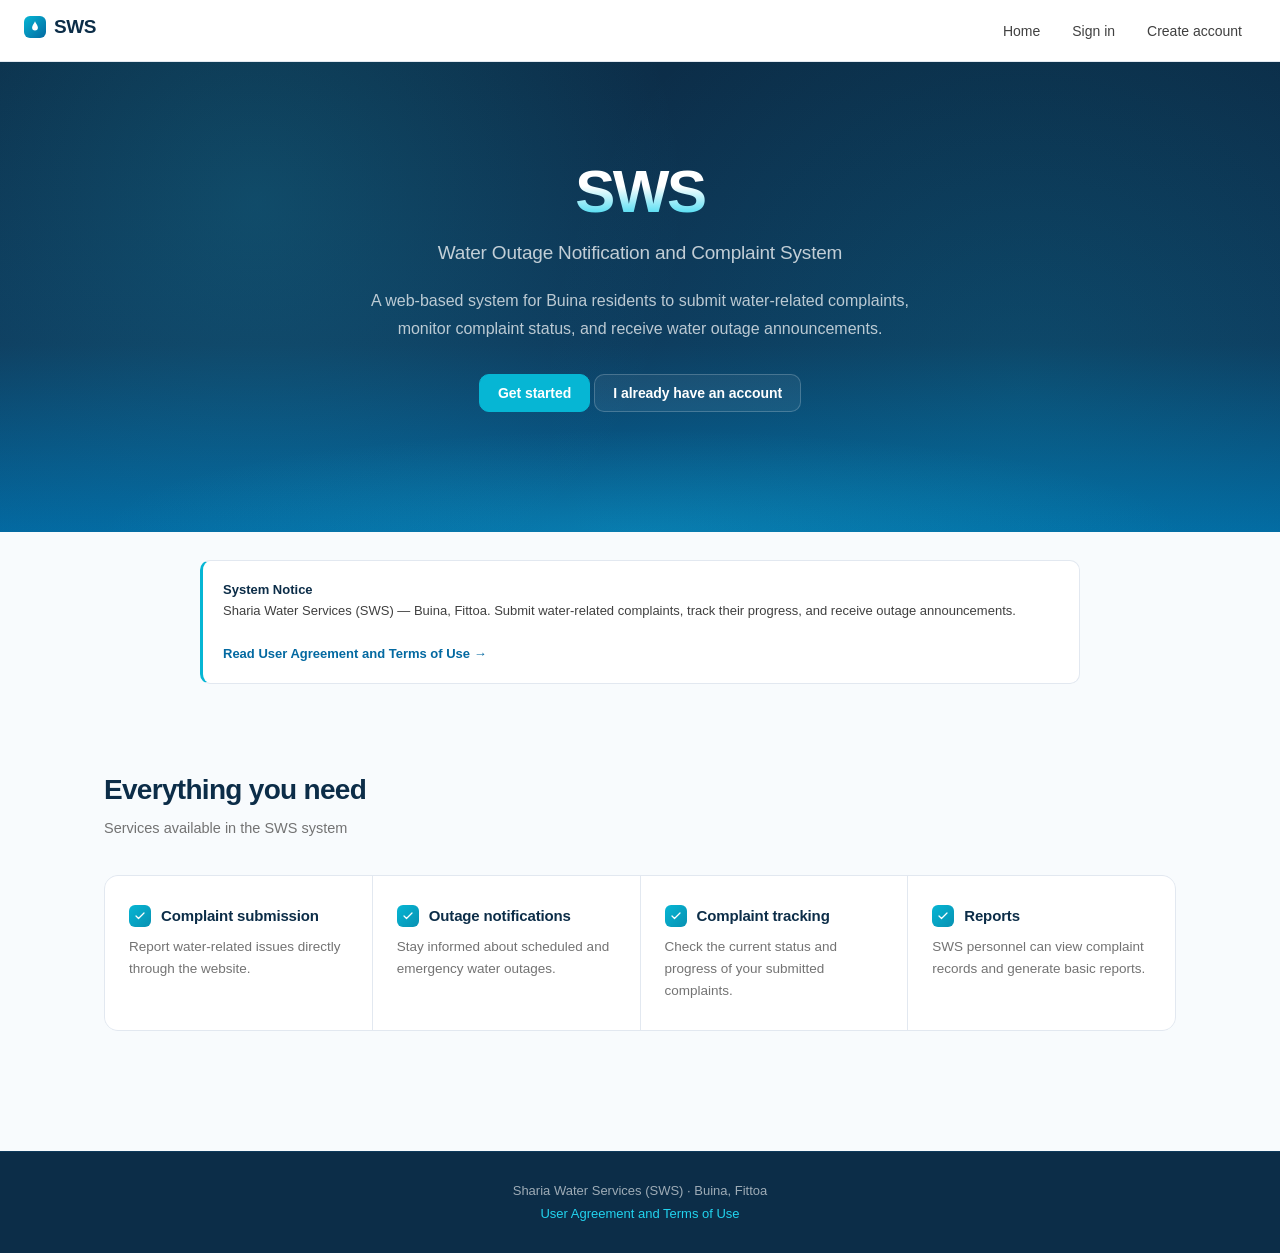
==== index.html @ 7fb1dae9 "Initial SWS project" ====
<!DOCTYPE html>
<html lang="en">
<head>
    <meta charset="UTF-8">
    <meta name="viewport" content="width=device-width, initial-scale=1.0, maximum-scale=5.0">
    <meta name="description" content="SWS — Water Outage Notification and Complaint System">
    <meta name="theme-color" content="#0c2d48">
    <title>SWS — Water Outage and Complaint System</title>
    <link rel="stylesheet" href="css/styles.css">
</head>
<body>

<header>
    <div class="logo">
        <h1>SWS</h1>
        <p>Water Outage Notification and Complaint System</p>
    </div>
    <nav id="publicNav" aria-label="Public navigation">
        <button onclick="showPage('home')">Home</button>
        <button onclick="window.location.href='login.html'">Sign in</button>
        <button onclick="window.location.href='register.html'">Create account</button>
    </nav>
    <nav id="privateNav" style="display:none;" aria-label="User navigation">
        <span id="welcomeUser" class="welcome-user"></span>
        <button onclick="showPage('dashboard')">Dashboard</button>
        <button onclick="showPage('profile')">Profile</button>
        <button onclick="confirmLogout()">Sign out</button>
    </nav>
</header>

<section id="home" class="page active">
    <div class="hero">
        <div class="hero-content">
            <h2>SWS</h2>
            <h3>Water Outage Notification and Complaint System</h3>
            <p>A web-based system for Buina residents to submit water-related complaints, monitor complaint status, and receive water outage announcements.</p>
            <button class="btn btn-primary" onclick="window.location.href='register.html'">Get started</button>
            <button class="btn btn-ghost" onclick="window.location.href='login.html'">I already have an account</button>
        </div>
    </div>

    <div class="disclaimer">
        <strong>System Notice</strong><br>
        Sharia Water Services (SWS) — Buina, Fittoa. Submit water-related complaints, track their progress, and receive outage announcements.
        <br><br>
        <a href="#" onclick="showPage('agreement');return false;">Read User Agreement and Terms of Use →</a>
    </div>

    <div class="container">
        <div class="title">
            <h2>Everything you need</h2>
            <p>Services available in the SWS system</p>
        </div>
        <div class="feature-grid">
            <div class="feature"><h3>Complaint submission</h3><p>Report water-related issues directly through the website.</p></div>
            <div class="feature"><h3>Outage notifications</h3><p>Stay informed about scheduled and emergency water outages.</p></div>
            <div class="feature"><h3>Complaint tracking</h3><p>Check the current status and progress of your submitted complaints.</p></div>
            <div class="feature"><h3>Reports</h3><p>SWS personnel can view complaint records and generate basic reports.</p></div>
        </div>
    </div>

    <footer>
        Sharia Water Services (SWS) · Buina, Fittoa
        <br>
        <a href="#" onclick="showPage('agreement');return false;">User Agreement and Terms of Use</a>
    </footer>
</section>

<section id="agreement" class="page">
    <div class="container">
        <div class="title">
            <h2>User Agreement and Terms of Use</h2>
            <p>Please read carefully before using the SWS system.</p>
        </div>
        <div class="panel" style="line-height:1.75;font-size:14px;max-width:800px;margin:0 auto;">
            <h3>1. Purpose</h3>
            <p>This system allows residents of Buina, Fittoa to submit water-related complaints and receive outage notifications from Sharia Water Services (SWS).</p>
            <h3 style="margin-top:20px;">2. User responsibilities</h3>
            <ul style="margin-left:20px;">
                <li>Provide accurate and truthful information when registering and submitting complaints.</li>
                <li>Do not submit false, harmful, or abusive content.</li>
                <li>Keep your login credentials secure.</li>
                <li>Use the system only for legitimate water service concerns.</li>
            </ul>
            <h3 style="margin-top:20px;">3. Complaint handling</h3>
            <p>SWS will review and respond to complaints within reasonable timeframes. Status updates will be reflected in your dashboard.</p>
            <h3 style="margin-top:20px;">4. Data privacy</h3>
            <p>Your personal information will be used only for processing complaints and sending outage notifications. We do not share your data with third parties without your consent.</p>
            <h3 style="margin-top:20px;">5. Limitation of liability</h3>
            <p>SWS is not liable for delays or issues caused by circumstances beyond its control.</p>
            <h3 style="margin-top:20px;">6. Acceptance of terms</h3>
            <p>By registering or using this system, you acknowledge that you have read, understood, and agreed to these terms.</p>
            <br>
            <button class="btn btn-blue" onclick="window.location.href='register.html'">Back to Register</button>
            <button class="btn" style="background:var(--mist);color:var(--ink);border:1px solid var(--line);margin-left:10px;" onclick="showPage('home')">Back to Home</button>
        </div>
    </div>
</section>

<script src="js/script.js"></script>
</body>
</html>
---- css/styles.css ----
/* ============================================================
   SWS — Water-Themed Design System
   Ocean · Aqua · Fresh · Responsive
   Includes: Home · Auth pages · Dashboard overrides · Toasts · Custom checkbox
   ============================================================ */

:root {
    /* Water palette */
    --deep: #0c2d48;
    --deep-2: #0e3a5c;
    --ocean: #0369a1;
    --ocean-2: #0284c7;
    --aqua: #0891b2;
    --cyan: #06b6d4;
    --cyan-2: #22d3ee;
    --sky: #e0f2fe;
    --sky-2: #bae6fd;
    --foam: #f0f9ff;
    --mist: #f8fafc;

    /* Neutrals */
    --ink: #0a0a0a;
    --ink-2: #171717;
    --ink-3: #404040;
    --ink-4: #737373;
    --ink-5: #a3a3a3;
    --line: #e2e8f0;
    --line-2: #eef2f7;
    --surface: #ffffff;
    --bg: #f8fbfd;

    /* Status */
    --success: #059669;
    --success-soft: #ecfdf5;
    --warning: #d97706;
    --warning-soft: #fffbeb;
    --danger: #dc2626;
    --danger-soft: #fef2f2;

    /* Shape */
    --r-sm: 6px;
    --r: 10px;
    --r-lg: 14px;
    --r-xl: 20px;
    --r-pill: 999px;

    /* Motion */
    --ease: cubic-bezier(0.4, 0, 0.2, 1);
    --dur: 200ms;

    /* Shadows */
    --shadow-xs: 0 1px 2px rgba(12, 45, 72, 0.04);
    --shadow-sm: 0 1px 3px rgba(12, 45, 72, 0.06), 0 1px 2px rgba(12, 45, 72, 0.04);
    --shadow-md: 0 4px 16px rgba(12, 45, 72, 0.07), 0 2px 4px rgba(12, 45, 72, 0.04);
    --shadow-lg: 0 20px 40px rgba(12, 45, 72, 0.1), 0 8px 16px rgba(12, 45, 72, 0.05);
    --glow: 0 0 0 3px rgba(6, 182, 212, 0.15);
}

*, *::before, *::after { box-sizing: border-box; }
* { margin: 0; padding: 0; -webkit-tap-highlight-color: transparent; }

html {
    -webkit-text-size-adjust: 100%;
    scroll-behavior: smooth;
    font-feature-settings: "cv11", "ss01";
}

body {
    font-family: "Inter", -apple-system, BlinkMacSystemFont, "Segoe UI",
                 Roboto, "Helvetica Neue", Arial, sans-serif;
    font-size: 15px;
    line-height: 1.55;
    color: var(--ink-2);
    background: var(--bg);
    min-height: 100vh;
    overflow-x: hidden;
    -webkit-font-smoothing: antialiased;
    -moz-osx-font-smoothing: grayscale;
}

::selection { background: var(--cyan); color: #fff; }
table, .stat-value, .num { font-variant-numeric: tabular-nums; }

/* ============================================================
   HEADER
   ============================================================ */
header {
    background: #fff;
    border-bottom: 1px solid var(--line);
    padding: 0 24px;
    height: 62px;
    display: flex;
    align-items: center;
    justify-content: space-between;
    gap: 16px;
    position: sticky;
    top: 0;
    z-index: 100;
}

header .logo h1 {
    font-size: 19px;
    font-weight: 800;
    letter-spacing: -0.02em;
    color: var(--deep);
    line-height: 1.1;
    display: inline-flex;
    align-items: center;
    gap: 8px;
}

header .logo h1::before {
    content: "";
    width: 22px;
    height: 22px;
    background: linear-gradient(135deg, var(--cyan), var(--ocean));
    border-radius: 6px;
    display: inline-block;
    background-image: url("data:image/svg+xml;utf8,<svg xmlns='http://www.w3.org/2000/svg' viewBox='0 0 24 24' fill='white'><path d='M12 2c-1 3-5 7-5 11a5 5 0 0 0 10 0c0-4-4-8-5-11z'/></svg>"), linear-gradient(135deg, #06b6d4, #0369a1);
    background-size: 14px, 100%;
    background-position: center;
    background-repeat: no-repeat;
}

header .logo p { display: none; }

header nav {
    display: flex;
    align-items: center;
    gap: 4px;
}

header nav button {
    background: transparent;
    border: none;
    color: var(--ink-3);
    padding: 8px 14px;
    border-radius: var(--r);
    font-family: inherit;
    font-size: 14px;
    font-weight: 500;
    cursor: pointer;
    transition: background var(--dur) var(--ease), color var(--dur) var(--ease);
    white-space: nowrap;
}

header nav button:hover {
    background: var(--sky);
    color: var(--ocean);
}

.welcome-user {
    font-size: 13.5px;
    color: var(--ink-4);
    margin-right: 8px;
    font-weight: 500;
}

/* ============================================================
   PAGES
   ============================================================ */
.page { display: none; }
.page.active {
    display: block;
    animation: fadeIn var(--dur) var(--ease);
}

@keyframes fadeIn {
    from { opacity: 0; transform: translateY(4px); }
    to   { opacity: 1; transform: translateY(0); }
}

/* ============================================================
   HERO
   ============================================================ */
.hero {
    background: linear-gradient(180deg, var(--deep) 0%, var(--deep-2) 60%, var(--ocean) 100%);
    color: #fff;
    padding: 100px 24px 120px;
    text-align: center;
    position: relative;
    overflow: hidden;
}

.hero::before {
    content: "";
    position: absolute;
    bottom: 0;
    left: 0;
    right: 0;
    height: 120px;
    background-image:
        radial-gradient(ellipse at 50% 100%, rgba(34, 211, 238, 0.18) 0%, transparent 60%);
    pointer-events: none;
}

.hero::after {
    content: "";
    position: absolute;
    inset: 0;
    background-image:
        radial-gradient(circle at 20% 30%, rgba(34, 211, 238, 0.15) 0%, transparent 40%),
        radial-gradient(circle at 80% 70%, rgba(6, 182, 212, 0.12) 0%, transparent 45%);
    pointer-events: none;
}

.hero-content {
    max-width: 720px;
    margin: 0 auto;
    position: relative;
    z-index: 1;
}

.hero h2 {
    font-size: 60px;
    font-weight: 800;
    letter-spacing: -0.04em;
    line-height: 1;
    margin-bottom: 16px;
    background: linear-gradient(180deg, #ffffff 40%, var(--cyan-2) 100%);
    -webkit-background-clip: text;
    -webkit-text-fill-color: transparent;
    background-clip: text;
}

.hero h3 {
    font-size: 19px;
    font-weight: 400;
    color: rgba(255,255,255,0.75);
    margin-bottom: 20px;
    letter-spacing: -0.01em;
}

.hero p {
    font-size: 16px;
    line-height: 1.7;
    color: rgba(255,255,255,0.72);
    margin-bottom: 32px;
    max-width: 580px;
    margin-left: auto;
    margin-right: auto;
}

/* ============================================================
   BUTTONS
   ============================================================ */
.btn {
    display: inline-flex;
    align-items: center;
    justify-content: center;
    gap: 6px;
    padding: 10px 18px;
    border: 1px solid transparent;
    border-radius: var(--r);
    font-family: inherit;
    font-size: 14px;
    font-weight: 600;
    letter-spacing: -0.005em;
    cursor: pointer;
    transition: all var(--dur) var(--ease);
    text-decoration: none;
    white-space: nowrap;
    -webkit-appearance: none;
    appearance: none;
    user-select: none;
}

.btn:focus-visible { outline: none; box-shadow: var(--glow); }
.btn:active { transform: translateY(0.5px); }
.btn:disabled { opacity: 0.6; cursor: not-allowed; transform: none; }

.btn-primary {
    background: var(--cyan);
    color: #fff;
    border-color: var(--cyan);
}
.btn-primary:hover:not(:disabled) {
    background: var(--aqua);
    border-color: var(--aqua);
}

.btn-blue {
    background: var(--ocean);
    color: #fff;
}
.btn-blue:hover:not(:disabled) { background: var(--deep-2); }

.btn-ghost {
    background: rgba(255,255,255,0.06);
    color: #fff;
    border-color: rgba(255,255,255,0.2);
}
.btn-ghost:hover:not(:disabled) {
    background: rgba(255,255,255,0.14);
    border-color: rgba(255,255,255,0.35);
}

.btn-block { display: flex; width: 100%; padding: 12px 18px; font-size: 14.5px; }

/* ============================================================
   DISCLAIMER
   ============================================================ */
.disclaimer {
    max-width: 880px;
    margin: 28px auto;
    padding: 18px 20px;
    background: #fff;
    border: 1px solid var(--line);
    border-left: 3px solid var(--cyan);
    border-radius: var(--r);
    font-size: 13px;
    color: var(--ink-3);
    line-height: 1.65;
}
.disclaimer strong { color: var(--deep); font-weight: 600; }
.disclaimer a { color: var(--ocean); text-decoration: none; font-weight: 600; }
.disclaimer a:hover { text-decoration: underline; }

/* ============================================================
   CONTAINER / TITLES
   ============================================================ */
.container { max-width: 1120px; margin: 0 auto; padding: 56px 24px; }

.title { margin-bottom: 36px; }
.title h2 {
    font-size: 28px;
    font-weight: 700;
    letter-spacing: -0.025em;
    color: var(--deep);
    margin-bottom: 6px;
}
.title p { color: var(--ink-4); font-size: 14.5px; }

/* ============================================================
   FEATURE CARDS
   ============================================================ */
.feature-grid {
    display: grid;
    grid-template-columns: repeat(auto-fit, minmax(240px, 1fr));
    gap: 1px;
    background: var(--line);
    border: 1px solid var(--line);
    border-radius: var(--r-lg);
    overflow: hidden;
}

.feature {
    background: #fff;
    padding: 28px 24px;
    transition: background var(--dur) var(--ease);
}

.feature:hover { background: var(--foam); }

.feature h3 {
    font-size: 15px;
    font-weight: 700;
    color: var(--deep);
    margin-bottom: 8px;
    letter-spacing: -0.01em;
    display: flex;
    align-items: center;
    gap: 10px;
}

.feature h3::before {
    content: "";
    width: 22px;
    height: 22px;
    border-radius: 6px;
    flex-shrink: 0;
    background: linear-gradient(135deg, var(--cyan), var(--aqua));
    background-image: url("data:image/svg+xml;utf8,<svg xmlns='http://www.w3.org/2000/svg' viewBox='0 0 24 24' fill='none' stroke='white' stroke-width='2.5' stroke-linecap='round' stroke-linejoin='round'><polyline points='20 6 9 17 4 12'/></svg>"), linear-gradient(135deg, #06b6d4, #0891b2);
    background-size: 12px, 100%;
    background-position: center;
    background-repeat: no-repeat;
}

.feature p {
    font-size: 13.5px;
    color: var(--ink-4);
    line-height: 1.65;
}

/* ============================================================
   FOOTER
   ============================================================ */
footer {
    background: var(--deep);
    border-top: 1px solid var(--deep-2);
    padding: 28px 24px;
    text-align: center;
    font-size: 13px;
    color: rgba(255,255,255,0.6);
    line-height: 1.7;
    margin-top: 64px;
}
footer a { color: var(--cyan-2); text-decoration: none; }
footer a:hover { text-decoration: underline; }

/* ============================================================
   AUTH PAGES — Shared base
   ============================================================ */
.auth-page {
    min-height: calc(100vh - 62px);
    padding: 40px 24px;
    display: flex;
    align-items: center;
    justify-content: center;
}

.auth-wrapper {
    width: 100%;
    max-width: 940px;
    display: grid;
    grid-template-columns: 1fr 1fr;
    background: #fff;
    border-radius: var(--r-xl);
    overflow: hidden;
    box-shadow: var(--shadow-lg);
    position: relative;
    z-index: 1;
}

/* Login theme */
#login.auth-page {
    background: linear-gradient(180deg, var(--deep) 0%, var(--deep-2) 100%);
    position: relative;
    overflow: hidden;
}

#login.auth-page::before {
    content: "";
    position: absolute;
    inset: 0;
    background-image:
        radial-gradient(circle at 15% 25%, rgba(34, 211, 238, 0.18) 0%, transparent 40%),
        radial-gradient(circle at 85% 75%, rgba(6, 182, 212, 0.15) 0%, transparent 45%);
    pointer-events: none;
}

#login .auth-brand {
    background: linear-gradient(160deg, var(--deep) 0%, var(--ocean) 100%);
    color: #fff;
    padding: 48px 40px;
    display: flex;
    flex-direction: column;
    justify-content: space-between;
    position: relative;
    overflow: hidden;
}

#login .auth-brand::before {
    content: "";
    position: absolute;
    inset: 0;
    background-image:
        radial-gradient(circle at 20% 20%, rgba(34, 211, 238, 0.25) 0%, transparent 50%),
        radial-gradient(circle at 80% 80%, rgba(6, 182, 212, 0.2) 0%, transparent 50%);
    pointer-events: none;
}

#login .auth-brand::after {
    content: "";
    position: absolute;
    bottom: -80px;
    right: -80px;
    width: 240px;
    height: 240px;
    border-radius: 50%;
    background: radial-gradient(circle, rgba(34, 211, 238, 0.3), transparent 70%);
    pointer-events: none;
}

#login .auth-brand > * { position: relative; z-index: 1; }

/* Register theme */
#register.auth-page {
    background: linear-gradient(180deg, var(--sky) 0%, var(--foam) 50%, #ffffff 100%);
    position: relative;
    overflow: hidden;
}

#register.auth-page::before {
    content: "";
    position: absolute;
    inset: 0;
    background-image:
        radial-gradient(circle at 10% 15%, rgba(186, 230, 253, 0.6) 0%, transparent 40%),
        radial-gradient(circle at 90% 85%, rgba(224, 242, 254, 0.7) 0%, transparent 45%);
    pointer-events: none;
}

#register .auth-brand {
    background: linear-gradient(160deg, var(--aqua) 0%, var(--cyan) 100%);
    color: #fff;
    padding: 48px 40px;
    display: flex;
    flex-direction: column;
    justify-content: space-between;
    position: relative;
    overflow: hidden;
}

#register .auth-brand::before {
    content: "";
    position: absolute;
    inset: 0;
    background-image:
        radial-gradient(circle at 20% 80%, rgba(255, 255, 255, 0.15) 0%, transparent 50%),
        radial-gradient(circle at 80% 20%, rgba(224, 242, 254, 0.2) 0%, transparent 45%);
    pointer-events: none;
}

#register .auth-brand::after {
    content: "";
    position: absolute;
    top: -60px;
    left: -60px;
    width: 200px;
    height: 200px;
    border-radius: 50%;
    background: radial-gradient(circle, rgba(255, 255, 255, 0.15), transparent 70%);
    pointer-events: none;
}

#register .auth-brand > * { position: relative; z-index: 1; }

/* Shared brand text */
.auth-brand h1 {
    font-size: 42px;
    font-weight: 800;
    letter-spacing: -0.03em;
    margin-bottom: 12px;
}
.auth-brand p {
    font-size: 15px;
    color: rgba(255,255,255,0.85);
    margin-bottom: 4px;
}
.auth-brand span {
    font-size: 12.5px;
    color: rgba(255,255,255,0.55);
}
.auth-brand .brand-footer {
    font-size: 12.5px;
    color: rgba(255,255,255,0.55);
    border-top: 1px solid rgba(255,255,255,0.12);
    padding-top: 20px;
    margin-top: 40px;
    line-height: 1.65;
}
.auth-brand .wave-icon {
    display: inline-block;
    width: 44px;
    height: 44px;
    margin-bottom: 20px;
    opacity: 0.9;
}

/* Register: two-column compact fields */
#register .form-box {
    padding: 40px 36px;
    max-height: 92vh;
    overflow-y: auto;
}
#register .form-box h2 {
    font-size: 22px;
    font-weight: 700;
    letter-spacing: -0.02em;
    color: var(--deep);
    margin-bottom: 6px;
}

.form-row {
    display: grid;
    grid-template-columns: 1fr 1fr;
    gap: 14px;
}

/* ============================================================
   FORM ELEMENTS
   ============================================================ */
.form-box { padding: 44px 40px; }

.form-box h2 {
    font-size: 22px;
    font-weight: 700;
    letter-spacing: -0.02em;
    color: var(--deep);
    margin-bottom: 6px;
}

.form-subtitle {
    font-size: 14px;
    color: var(--ink-4);
    margin-bottom: 26px;
    line-height: 1.55;
}

.form-group { margin-bottom: 18px; position: relative; }

.form-group label {
    display: block;
    font-size: 13px;
    font-weight: 600;
    color: var(--ink-3);
    margin-bottom: 7px;
    letter-spacing: -0.005em;
}

.form-group input:not([type="checkbox"]):not([type="radio"]),
.form-group select,
.form-group textarea {
    width: 100%;
    padding: 10px 13px;
    font-family: inherit;
    font-size: 14.5px;
    color: var(--ink);
    background: #fff;
    border: 1px solid var(--line);
    border-radius: var(--r);
    transition: border-color var(--dur) var(--ease), box-shadow var(--dur) var(--ease);
    -webkit-appearance: none;
    appearance: none;
}

.form-group input::placeholder,
.form-group textarea::placeholder { color: var(--ink-5); }

.form-group input:not([type="checkbox"]):hover:not(:focus),
.form-group select:hover:not(:focus),
.form-group textarea:hover:not(:focus) { border-color: var(--sky-2); }

.form-group input:not([type="checkbox"]):focus,
.form-group select:focus,
.form-group textarea:focus {
    outline: none;
    border-color: var(--cyan);
    box-shadow: var(--glow);
}

.form-group select {
    background-image: url("data:image/svg+xml;utf8,<svg xmlns='http://www.w3.org/2000/svg' viewBox='0 0 24 24' fill='none' stroke='%23737373' stroke-width='2' stroke-linecap='round' stroke-linejoin='round'><polyline points='6 9 12 15 18 9'/></svg>");
    background-repeat: no-repeat;
    background-position: right 12px center;
    background-size: 16px;
    padding-right: 40px;
    cursor: pointer;
}

.form-group textarea { resize: vertical; min-height: 100px; line-height: 1.6; }

/* Password toggle */
.password-wrap { position: relative; }
.password-wrap input { padding-right: 44px; }
.toggle-pwd {
    position: absolute;
    right: 6px;
    top: 50%;
    transform: translateY(-50%);
    width: 32px;
    height: 32px;
    display: flex;
    align-items: center;
    justify-content: center;
    background: transparent;
    border: none;
    color: var(--ink-4);
    cursor: pointer;
    border-radius: 6px;
    font-size: 15px;
    transition: background var(--dur) var(--ease), color var(--dur) var(--ease);
}
.toggle-pwd:hover { background: var(--sky); color: var(--ocean); }

/* Text-based show-password button (login/register) */
.show-password {
    position: absolute;
    right: 6px;
    top: 50%;
    transform: translateY(-50%);
    height: 32px;
    padding: 0 12px;
    display: flex;
    align-items: center;
    justify-content: center;
    background: transparent;
    border: none;
    color: var(--ink-4);
    cursor: pointer;
    border-radius: 6px;
    font-size: 12px;
    font-weight: 600;
    font-family: inherit;
}
.show-password:hover { background: var(--sky); color: var(--ocean); }

/* ============================================================
   CHECKBOX GROUP CONTAINER
   ============================================================ */
.checkbox-group {
    display: flex;
    align-items: flex-start;
    gap: 12px;
    padding: 14px;
    background: var(--foam);
    border: 1px solid var(--line);
    border-radius: var(--r);
    transition: all var(--dur) var(--ease);
}

.checkbox-group label {
    font-size: 13px;
    font-weight: 400;
    color: var(--ink-3);
    cursor: pointer;
    line-height: 1.55;
    margin: 0;
    padding-top: 1px;
}

.checkbox-group a { color: var(--ocean); font-weight: 500; text-decoration: none; }
.checkbox-group a:hover { text-decoration: underline; }
.checkbox-group.error { border-color: var(--danger); background: var(--danger-soft); }

/* ============================================================
   CUSTOM CHECKBOX — Water-themed, always visible
   ============================================================ */
input[type="checkbox"] {
    -webkit-appearance: none !important;
    -moz-appearance: none !important;
    appearance: none !important;

    width: 20px !important;
    height: 20px !important;
    min-width: 20px !important;
    min-height: 20px !important;
    margin: 0 !important;
    margin-top: 1px !important;
    flex-shrink: 0 !important;
    cursor: pointer !important;

    background-color: #ffffff !important;
    border: 2px solid #94a3b8 !important;
    border-radius: 5px !important;

    display: inline-block !important;
    position: relative !important;
    transition: all 0.18s cubic-bezier(0.4, 0, 0.2, 1) !important;
    box-shadow: 0 1px 2px rgba(12, 45, 72, 0.06) !important;
    vertical-align: middle !important;
    background-repeat: no-repeat !important;
    background-position: center !important;
    background-size: 0 !important;
}

input[type="checkbox"]:hover {
    border-color: #06b6d4 !important;
    background-color: #f0f9ff !important;
}

input[type="checkbox"]:focus,
input[type="checkbox"]:focus-visible {
    outline: none !important;
    border-color: #06b6d4 !important;
    box-shadow: 0 0 0 3px rgba(6, 182, 212, 0.2) !important;
}

/* ✅ CHECKED STATE */
input[type="checkbox"]:checked {
    background-color: #06b6d4 !important;
    border-color: #06b6d4 !important;
    background-image: url("data:image/svg+xml;utf8,<svg xmlns='http://www.w3.org/2000/svg' viewBox='0 0 24 24' fill='none' stroke='%23ffffff' stroke-width='3.5' stroke-linecap='round' stroke-linejoin='round'><polyline points='20 6 9 17 4 12'/></svg>") !important;
    background-repeat: no-repeat !important;
    background-position: center !important;
    background-size: 14px !important;
    box-shadow: 0 2px 6px rgba(6, 182, 212, 0.35) !important;
}

input[type="checkbox"]:checked:hover {
    background-color: #0891b2 !important;
    border-color: #0891b2 !important;
    background-image: url("data:image/svg+xml;utf8,<svg xmlns='http://www.w3.org/2000/svg' viewBox='0 0 24 24' fill='none' stroke='%23ffffff' stroke-width='3.5' stroke-linecap='round' stroke-linejoin='round'><polyline points='20 6 9 17 4 12'/></svg>") !important;
    background-repeat: no-repeat !important;
    background-position: center !important;
    background-size: 14px !important;
}

input[type="checkbox"]:checked:focus,
input[type="checkbox"]:checked:focus-visible {
    box-shadow: 0 0 0 3px rgba(6, 182, 212, 0.3), 0 2px 6px rgba(6, 182, 212, 0.35) !important;
}

/* Error state */
.checkbox-group.error input[type="checkbox"] {
    border-color: #dc2626 !important;
    background-color: #fef2f2 !important;
}
.checkbox-group.error input[type="checkbox"]:checked {
    background-color: #dc2626 !important;
    border-color: #dc2626 !important;
    background-image: url("data:image/svg+xml;utf8,<svg xmlns='http://www.w3.org/2000/svg' viewBox='0 0 24 24' fill='none' stroke='%23ffffff' stroke-width='3.5' stroke-linecap='round' stroke-linejoin='round'><polyline points='20 6 9 17 4 12'/></svg>") !important;
    background-repeat: no-repeat !important;
    background-position: center !important;
    background-size: 14px !important;
}

/* Disabled checkbox */
input[type="checkbox"]:disabled {
    opacity: 0.5 !important;
    cursor: not-allowed !important;
    background-color: #f1f5f9 !important;
}

/* ============================================================
   ERROR / HINT
   ============================================================ */
.error-msg {
    display: none;
    margin-top: 10px;
    padding: 10px 12px;
    font-size: 13px;
    font-weight: 500;
    color: var(--danger);
    background: var(--danger-soft);
    border: 1px solid #fecaca;
    border-radius: var(--r-sm);
    animation: fadeIn var(--dur) var(--ease);
}
.error-msg.show { display: block; }

.field-hint {
    display: block;
    margin-top: 6px;
    font-size: 12px;
    color: var(--ink-5);
}

/* ============================================================
   AUTH SWITCH
   ============================================================ */
.auth-switch {
    margin-top: 22px;
    font-size: 14px;
    color: var(--ink-4);
    text-align: center;
}
.auth-switch a {
    color: var(--ocean);
    font-weight: 600;
    text-decoration: none;
    margin-left: 4px;
}
.auth-switch a:hover { text-decoration: underline; }

/* Login/Register message boxes */
.message {
    display: none;
    padding: 12px 14px;
    margin-bottom: 16px;
    border-radius: var(--r-sm);
    font-size: 13px;
    line-height: 1.5;
    font-weight: 500;
}
.message.error   { display: block; background: var(--danger-soft);  color: var(--danger);  border: 1px solid #fecaca; }
.message.success { display: block; background: var(--success-soft); color: var(--success); border: 1px solid #a7f3d0; }

.switch-link, .back-link {
    text-align: center;
    font-size: 14px;
    color: var(--ink-4);
    margin-top: 16px;
}
.switch-link a, .back-link a {
    color: var(--ocean);
    font-weight: 600;
    text-decoration: none;
}
.switch-link a:hover, .back-link a:hover { text-decoration: underline; }

/* ============================================================
   DASHBOARD
   ============================================================ */
.dashboard {
    display: flex;
    min-height: calc(100vh - 62px);
    background: var(--bg);
}

.dashboard .sidebar {
    width: 232px;
    flex-shrink: 0;
    background: #fff;
    border-right: 1px solid var(--line);
    padding: 20px 12px;
    display: flex;
    flex-direction: column;
    gap: 2px;
}

.dashboard .sidebar h3 {
    font-size: 12px;
    font-weight: 600;
    color: var(--ink-5);
    text-transform: uppercase;
    letter-spacing: 0.08em;
    padding: 8px 12px 12px;
    margin-bottom: 4px;
}

.dashboard .sidebar button {
    display: flex;
    align-items: center;
    gap: 10px;
    width: 100%;
    text-align: left;
    padding: 9px 12px;
    background: transparent;
    border: none;
    border-radius: var(--r);
    font-family: inherit;
    font-size: 14px;
    font-weight: 500;
    color: var(--ink-3);
    cursor: pointer;
    transition: background var(--dur) var(--ease), color var(--dur) var(--ease);
    position: relative;
}

.dashboard .sidebar button:hover {
    background: var(--sky);
    color: var(--ocean);
}

.dashboard .sidebar button.active {
    background: var(--sky);
    color: var(--ocean);
    font-weight: 600;
}

.dashboard-content {
    flex: 1;
    padding: 32px;
    min-width: 0;
}

.dashboard-content > h2,
.dashboard-content > .h4 {
    font-size: 22px;
    font-weight: 700;
    letter-spacing: -0.02em;
    color: var(--deep);
    margin-bottom: 24px;
}

/* ============================================================
   STATS
   ============================================================ */
.stats {
    display: grid;
    grid-template-columns: repeat(auto-fit, minmax(180px, 1fr));
    gap: 12px;
    margin-bottom: 24px;
}

.stat-box {
    background: #fff;
    border: 1px solid var(--line);
    border-radius: var(--r-lg);
    padding: 20px;
    transition: border-color var(--dur) var(--ease), transform var(--dur) var(--ease);
    position: relative;
    overflow: hidden;
}

.stat-box::before {
    content: "";
    position: absolute;
    top: 0;
    left: 0;
    width: 3px;
    height: 100%;
    background: linear-gradient(180deg, var(--cyan), var(--ocean));
}

.stat-box:hover {
    border-color: var(--sky-2);
    transform: translateY(-2px);
}

.stat-box h3,
.stat-box h6 {
    font-size: 12px;
    font-weight: 500;
    color: var(--ink-4);
    margin-bottom: 8px;
    letter-spacing: 0;
    text-transform: none;
}

.stat-box strong {
    display: block;
    font-size: 30px;
    font-weight: 700;
    color: var(--deep);
    letter-spacing: -0.03em;
    line-height: 1.1;
}

.stat-box.card {
    background: #fff;
    border: 1px solid var(--line) !important;
    box-shadow: none !important;
    padding: 20px;
}

/* ============================================================
   PANEL
   ============================================================ */
.panel {
    background: #fff;
    border: 1px solid var(--line);
    border-radius: var(--r-lg);
    padding: 24px;
    margin-bottom: 16px;
}

.panel h3 {
    font-size: 15px;
    font-weight: 600;
    color: var(--deep);
    margin-bottom: 16px;
    letter-spacing: -0.01em;
}

/* ============================================================
   NOTIFICATION CARDS
   ============================================================ */
.notification {
    padding: 16px 18px;
    background: var(--foam);
    border: 1px solid var(--sky-2);
    border-left: 3px solid var(--cyan);
    border-radius: var(--r);
    margin-bottom: 10px;
    transition: border-color var(--dur) var(--ease);
}

.notification:hover { border-color: var(--cyan); }

.notification h4,
.notification h5,
.notification h6 {
    font-size: 14.5px;
    font-weight: 600;
    color: var(--deep);
    margin-bottom: 6px;
    letter-spacing: -0.005em;
}

.notification p {
    font-size: 13.5px;
    color: var(--ink-3);
    line-height: 1.6;
    margin-bottom: 8px;
}

.notification small {
    font-size: 12px;
    color: var(--ink-5);
}

/* ============================================================
   TABLES
   ============================================================ */
.table-wrap {
    width: 100%;
    overflow-x: auto;
    -webkit-overflow-scrolling: touch;
    border: 1px solid var(--line);
    border-radius: var(--r-lg);
    background: #fff;
}

table {
    width: 100%;
    border-collapse: collapse;
    font-size: 13.5px;
    min-width: 640px;
}

table thead { background: var(--foam); }

table th {
    padding: 12px 16px;
    text-align: left;
    font-size: 11.5px;
    font-weight: 600;
    color: var(--ocean);
    text-transform: uppercase;
    letter-spacing: 0.05em;
    border-bottom: 1px solid var(--line);
    white-space: nowrap;
}

table td {
    padding: 14px 16px;
    border-bottom: 1px solid var(--line-2);
    color: var(--ink-2);
    white-space: nowrap;
    vertical-align: middle;
}

table tbody tr:last-child td { border-bottom: none; }
table tbody tr:hover { background: var(--foam); }

/* ============================================================
   STATUS PILLS
   ============================================================ */
.status {
    display: inline-flex;
    align-items: center;
    gap: 6px;
    padding: 3px 10px;
    font-size: 12px;
    font-weight: 500;
    border-radius: var(--r-pill);
    white-space: nowrap;
    line-height: 1.5;
}

.status::before {
    content: "";
    width: 6px;
    height: 6px;
    border-radius: 50%;
    background: currentColor;
}

.pending  { background: var(--warning-soft); color: var(--warning); }
.progress { background: var(--sky); color: var(--ocean); }
.resolved { background: var(--success-soft); color: var(--success); }

/* ============================================================
   PROFILE
   ============================================================ */
.profile-header {
    display: flex;
    align-items: center;
    gap: 20px;
    padding: 28px;
    background: linear-gradient(135deg, var(--deep) 0%, var(--ocean) 100%);
    color: #fff;
    border-radius: var(--r-lg);
    margin-bottom: 16px;
    flex-wrap: wrap;
    position: relative;
    overflow: hidden;
}

.profile-header::before {
    content: "";
    position: absolute;
    inset: 0;
    background-image:
        radial-gradient(circle at 90% 10%, rgba(34, 211, 238, 0.25) 0%, transparent 50%);
    pointer-events: none;
}

.profile-header > * { position: relative; z-index: 1; }

.profile-avatar {
    width: 72px;
    height: 72px;
    border-radius: 50%;
    background: linear-gradient(135deg, var(--cyan), var(--aqua));
    color: #fff;
    display: flex;
    align-items: center;
    justify-content: center;
    font-size: 26px;
    font-weight: 700;
    flex-shrink: 0;
    letter-spacing: -0.02em;
    border: 3px solid rgba(255,255,255,0.25);
    text-transform: uppercase;
}

.profile-info h2 {
    font-size: 20px;
    font-weight: 700;
    letter-spacing: -0.02em;
    margin-bottom: 4px;
}

.profile-info p {
    font-size: 13.5px;
    color: rgba(255,255,255,0.8);
    margin: 0 0 8px;
}

.profile-info .role-badge {
    display: inline-block;
    padding: 3px 10px;
    background: rgba(255,255,255,0.15);
    border: 1px solid rgba(255,255,255,0.25);
    border-radius: var(--r-pill);
    font-size: 11px;
    font-weight: 600;
    text-transform: uppercase;
    letter-spacing: 0.06em;
}

.profile .info {
    display: flex;
    justify-content: space-between;
    align-items: baseline;
    gap: 16px;
    padding: 12px 0;
    border-bottom: 1px solid var(--line-2);
    flex-wrap: wrap;
}
.profile .info:last-child { border-bottom: none; }

.profile .info strong {
    font-size: 13px;
    font-weight: 500;
    color: var(--ink-4);
}

.profile .info span {
    font-size: 14px;
    color: var(--ink);
    word-break: break-word;
    text-align: right;
    font-weight: 500;
}

/* ============================================================
   TOASTS
   ============================================================ */
#toast-container {
    position: fixed;
    top: 16px;
    right: 16px;
    z-index: 9999;
    display: flex;
    flex-direction: column;
    gap: 8px;
    max-width: 380px;
    pointer-events: none;
}

.toast {
    background: var(--deep);
    color: #fff;
    padding: 12px 16px;
    border-radius: var(--r);
    font-size: 13.5px;
    font-weight: 500;
    line-height: 1.5;
    box-shadow: var(--shadow-lg);
    animation: toastIn 240ms var(--ease);
    pointer-events: auto;
    display: flex;
    align-items: flex-start;
    gap: 10px;
    min-width: 260px;
    border-left: 3px solid var(--cyan);
}

.toast.success { border-left-color: #34d399; }
.toast.error   { border-left-color: #f87171; }
.toast.warning { border-left-color: #fbbf24; }
.toast.info    { border-left-color: var(--cyan); }

.toast.hide { animation: toastOut 220ms var(--ease) forwards; }

.toast-icon {
    flex-shrink: 0;
    width: 16px;
    height: 16px;
    margin-top: 2px;
    background-repeat: no-repeat;
    background-position: center;
    background-size: contain;
}

.toast.success .toast-icon {
    background-image: url("data:image/svg+xml;utf8,<svg xmlns='http://www.w3.org/2000/svg' viewBox='0 0 24 24' fill='none' stroke='%2334d399' stroke-width='2.5' stroke-linecap='round' stroke-linejoin='round'><polyline points='20 6 9 17 4 12'/></svg>");
}
.toast.error .toast-icon {
    background-image: url("data:image/svg+xml;utf8,<svg xmlns='http://www.w3.org/2000/svg' viewBox='0 0 24 24' fill='none' stroke='%23f87171' stroke-width='2.5' stroke-linecap='round' stroke-linejoin='round'><circle cx='12' cy='12' r='10'/><line x1='15' y1='9' x2='9' y2='15'/><line x1='9' y1='9' x2='15' y2='15'/></svg>");
}
.toast.warning .toast-icon {
    background-image: url("data:image/svg+xml;utf8,<svg xmlns='http://www.w3.org/2000/svg' viewBox='0 0 24 24' fill='none' stroke='%23fbbf24' stroke-width='2.5' stroke-linecap='round' stroke-linejoin='round'><path d='M10.29 3.86 1.82 18a2 2 0 0 0 1.71 3h16.94a2 2 0 0 0 1.71-3L13.71 3.86a2 2 0 0 0-3.42 0z'/><line x1='12' y1='9' x2='12' y2='13'/><line x1='12' y1='17' x2='12.01' y2='17'/></svg>");
}
.toast.info .toast-icon {
    background-image: url("data:image/svg+xml;utf8,<svg xmlns='http://www.w3.org/2000/svg' viewBox='0 0 24 24' fill='none' stroke='%2322d3ee' stroke-width='2.5' stroke-linecap='round' stroke-linejoin='round'><circle cx='12' cy='12' r='10'/><line x1='12' y1='16' x2='12' y2='12'/><line x1='12' y1='8' x2='12.01' y2='8'/></svg>");
}

.toast-message { flex: 1; }

@keyframes toastIn {
    from { opacity: 0; transform: translateY(-8px) scale(0.98); }
    to   { opacity: 1; transform: translateY(0) scale(1); }
}

@keyframes toastOut {
    to { opacity: 0; transform: translateY(-8px) scale(0.98); }
}

/* ============================================================
   LOADING
   ============================================================ */
.loading {
    display: inline-block;
    width: 14px;
    height: 14px;
    border: 2px solid currentColor;
    border-right-color: transparent;
    border-radius: 50%;
    animation: spin 0.6s linear infinite;
    opacity: 0.6;
    vertical-align: -2px;
}

.loading-center {
    display: flex;
    align-items: center;
    justify-content: center;
    gap: 10px;
    padding: 40px 20px;
    color: var(--ink-4);
    font-size: 13.5px;
}

@keyframes spin { to { transform: rotate(360deg); } }

/* ============================================================
   CONFIRM MODAL
   ============================================================ */
.confirm-overlay {
    position: fixed;
    inset: 0;
    background: rgba(12, 45, 72, 0.5);
    backdrop-filter: blur(4px);
    -webkit-backdrop-filter: blur(4px);
    display: flex;
    align-items: center;
    justify-content: center;
    z-index: 9999;
    padding: 20px;
    animation: fadeIn 180ms var(--ease);
}

.confirm-box {
    background: #fff;
    border: 1px solid var(--line);
    padding: 28px;
    border-radius: var(--r-lg);
    max-width: 400px;
    width: 100%;
    box-shadow: var(--shadow-lg);
    animation: modalIn 220ms var(--ease);
}

.confirm-box h3 {
    font-size: 17px;
    font-weight: 700;
    letter-spacing: -0.02em;
    color: var(--deep);
    margin-bottom: 8px;
}

.confirm-box p {
    font-size: 14px;
    color: var(--ink-4);
    margin-bottom: 24px;
    line-height: 1.6;
}

.confirm-box .confirm-actions {
    display: flex;
    gap: 8px;
    justify-content: flex-end;
}

@keyframes modalIn {
    from { opacity: 0; transform: scale(0.96); }
    to   { opacity: 1; transform: scale(1); }
}

/* ============================================================
   ROLE BADGES
   ============================================================ */
.badge-role {
    display: inline-block;
    padding: 3px 9px;
    font-size: 11px;
    font-weight: 600;
    border-radius: var(--r-pill);
    text-transform: uppercase;
    letter-spacing: 0.05em;
}
.role-superadmin { background: #f3e8ff; color: #7c3aed; }
.role-admin      { background: var(--sky); color: var(--ocean); }
.role-resident   { background: var(--success-soft); color: var(--success); }

/* ============================================================
   MISC
   ============================================================ */
.mini-disclaimer {
    margin-top: 20px;
    padding: 12px 14px;
    background: var(--foam);
    border: 1px solid var(--sky-2);
    border-left: 3px solid var(--cyan);
    border-radius: var(--r-sm);
    font-size: 12px;
    color: var(--ink-3);
    line-height: 1.6;
}

.text-muted { color: var(--ink-4) !important; }
.text-center { text-align: center; }
.text-primary { color: var(--ocean) !important; }

/* ============================================================
   DASHBOARD PAGES OVERRIDES (Bootstrap-friendly)
   ============================================================ */

.dashboard-content .card,
.dashboard-content .stat-box.card {
    background: var(--surface);
    border: 1px solid var(--line) !important;
    border-radius: var(--r-lg) !important;
    box-shadow: none !important;
}

#statsRow .stat-box {
    background: #fff;
    border: 1px solid var(--line);
    border-radius: var(--r-lg);
    padding: 20px;
    position: relative;
    overflow: hidden;
}
#statsRow .stat-box::before {
    content: "";
    position: absolute;
    top: 0; left: 0;
    width: 3px; height: 100%;
    background: linear-gradient(180deg, var(--cyan), var(--ocean));
}
#statsRow .stat-box h6 {
    font-size: 12px;
    color: var(--ink-4);
    font-weight: 500;
    margin-bottom: 8px;
}
#statsRow .stat-box strong {
    display: block;
    font-size: 30px;
    font-weight: 700;
    color: var(--deep);
    letter-spacing: -0.03em;
}

.dashboard-content .table {
    margin-bottom: 0;
    font-size: 13.5px;
}
.dashboard-content .table > :not(caption) > * > * {
    padding: 12px 16px;
    border-bottom: 1px solid var(--line-2);
}
.dashboard-content .table thead th,
.dashboard-content .table-light th {
    background: var(--foam) !important;
    color: var(--ocean) !important;
    font-size: 11.5px;
    font-weight: 600;
    text-transform: uppercase;
    letter-spacing: 0.05em;
    border-bottom: 1px solid var(--line);
    white-space: nowrap;
}
.dashboard-content .table tbody tr:hover {
    background: var(--foam);
}

.dashboard-content .form-select-sm {
    font-size: 13px;
    padding: 5px 10px;
    border: 1px solid var(--line);
    border-radius: var(--r-sm);
}

.dashboard-content .btn-primary {
    background: var(--ocean);
    border-color: var(--ocean);
    color: #fff;
}
.dashboard-content .btn-primary:hover {
    background: var(--deep-2);
    border-color: var(--deep-2);
}

.d-flex > .sidebar {
    flex-shrink: 0;
}

/* ============================================================
   RESPONSIVE
   ============================================================ */
@media (max-width: 860px) {
    .auth-wrapper { grid-template-columns: 1fr; max-width: 480px; }
    #login .auth-brand,
    #register .auth-brand { padding: 32px 28px; }
    .auth-brand h1 { font-size: 32px; }
    .auth-brand .brand-footer { display: none; }
    #register .form-box { padding: 32px 26px; max-height: none; }
    .form-row { grid-template-columns: 1fr; gap: 0; }
}

@media (max-width: 768px) {
    body { font-size: 14.5px; }
    header { padding: 0 16px; height: 56px; }
    header .logo h1 { font-size: 17px; }
    header nav button { padding: 7px 11px; font-size: 13px; }
    .welcome-user { display: none; }

    .hero { padding: 64px 20px 80px; }
    .hero h2 { font-size: 42px; }
    .hero h3 { font-size: 16px; }
    .hero p { font-size: 14.5px; }

    .container { padding: 32px 16px; }
    .title h2 { font-size: 22px; }

    .disclaimer { margin: 20px 16px; padding: 16px; font-size: 12.5px; }

    .auth-page { padding: 24px 16px; }

    .dashboard { flex-direction: column; }
    .dashboard .sidebar {
        width: 100%;
        flex-direction: row;
        overflow-x: auto;
        overflow-y: hidden;
        padding: 10px 12px;
        gap: 6px;
        border-right: none;
        border-bottom: 1px solid var(--line);
        position: sticky;
        top: 56px;
        z-index: 50;
        scrollbar-width: none;
        -ms-overflow-style: none;
    }
    .dashboard .sidebar::-webkit-scrollbar { display: none; }
    .dashboard .sidebar h3 { display: none; }

    .dashboard .sidebar button {
        flex: 0 0 auto;
        width: auto;
        padding: 8px 14px;
        font-size: 13px;
        border-radius: var(--r-pill);
        background: var(--mist);
    }
    .dashboard .sidebar button:hover { background: var(--sky); }
    .dashboard .sidebar button.active { background: var(--sky); }

    .dashboard-content { padding: 20px 16px; }
    .dashboard-content > h2,
    .dashboard-content > .h4 { font-size: 19px; margin-bottom: 20px; }

    .stats { grid-template-columns: repeat(2, 1fr); gap: 10px; margin-bottom: 18px; }
    .stat-box { padding: 16px; }
    .stat-box strong { font-size: 24px; }

    .panel { padding: 18px; margin-bottom: 12px; }

    .profile-header { padding: 20px; gap: 16px; }
    .profile-avatar { width: 60px; height: 60px; font-size: 22px; }
    .profile-info h2 { font-size: 17px; }
    .profile .info span { text-align: left; width: 100%; }

    .confirm-box { padding: 22px; }

    #toast-container { top: 12px; right: 12px; left: 12px; max-width: none; }
    .toast { font-size: 13px; padding: 11px 14px; }

    .d-flex > .sidebar { width: 100% !important; }
}

@media (max-width: 480px) {
    header { padding: 0 14px; }
    header .logo h1 { font-size: 16px; }
    header nav { gap: 2px; }
    header nav button { padding: 6px 10px; font-size: 12.5px; }

    .hero { padding: 52px 16px 64px; }
    .hero h2 { font-size: 34px; }
    .hero h3 { font-size: 15px; }
    .hero p { font-size: 14px; margin-bottom: 24px; }
    .hero button { display: flex; width: 100%; margin: 8px 0 !important; }

    #login .auth-brand,
    #register .auth-brand { padding: 26px 22px; }
    .auth-brand h1 { font-size: 28px; }
    .form-box { padding: 26px 22px; }
    .form-box h2 { font-size: 20px; }

    .form-group input:not([type="checkbox"]):not([type="radio"]),
    .form-group select,
    .form-group textarea { font-size: 16px; }

    .container { padding: 24px 14px; }
    .title h2 { font-size: 20px; }

    .stats { grid-template-columns: 1fr 1fr; }
    .stat-box strong { font-size: 22px; }

    .panel { padding: 16px; }

    .profile-header { flex-direction: column; text-align: center; }
    .profile-avatar { width: 56px; height: 56px; font-size: 20px; }

    footer { padding: 22px 16px; font-size: 12.5px; margin-top: 40px; }
}

@media (hover: none) {
    .feature:hover { background: #fff; }
    .dashboard .sidebar button:hover { background: var(--mist); color: var(--ink-3); }
    .dashboard .sidebar button.active:hover { background: var(--sky); color: var(--ocean); }
    table tbody tr:hover { background: transparent; }
    .stat-box:hover { transform: none; }
}

@media (prefers-reduced-motion: reduce) {
    *, *::before, *::after {
        animation-duration: 0.01ms !important;
        transition-duration: 0.01ms !important;
    }
}
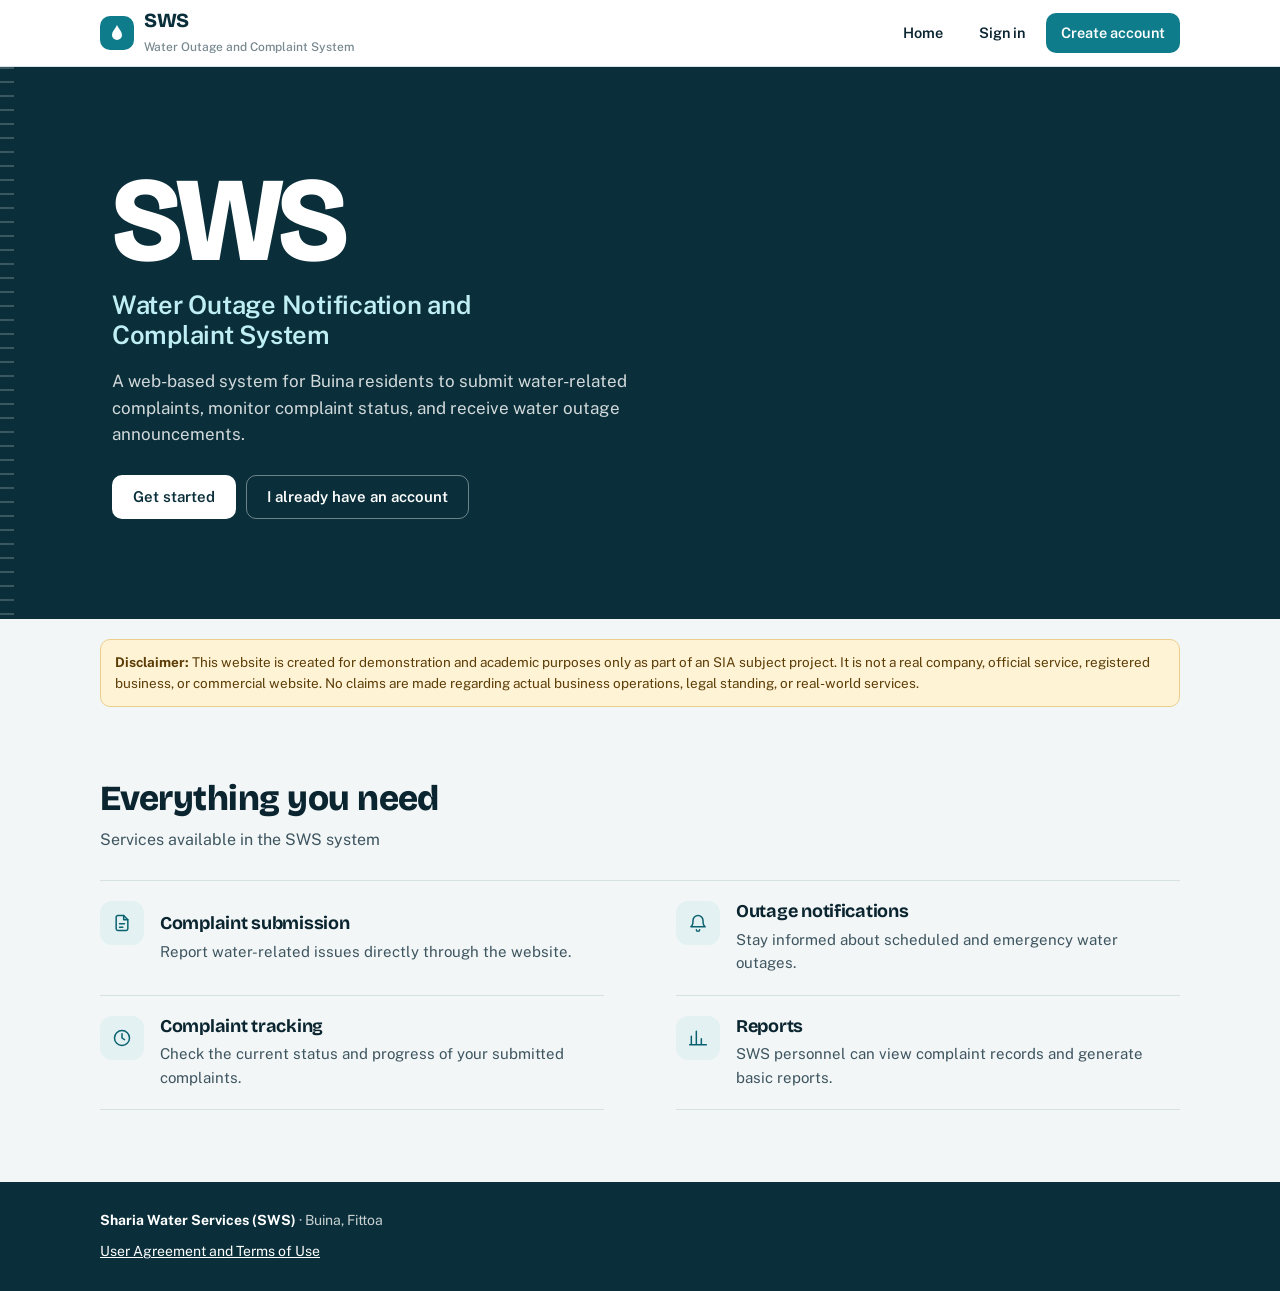
==== commit bd917fef: "New responsive UI" ====
--- a/index.html
+++ b/index.html
@@ -1,102 +1,108 @@
 <!DOCTYPE html>
 <html lang="en">
 <head>
-    <meta charset="UTF-8">
-    <meta name="viewport" content="width=device-width, initial-scale=1.0, maximum-scale=5.0">
-    <meta name="description" content="SWS — Water Outage Notification and Complaint System">
-    <meta name="theme-color" content="#0c2d48">
-    <title>SWS — Water Outage and Complaint System</title>
-    <link rel="stylesheet" href="css/styles.css">
+<meta charset="UTF-8">
+<meta name="viewport" content="width=device-width, initial-scale=1.0">
+<meta name="description" content="SWS — report water problems, track complaints, and read outage announcements for Buina, Fittoa.">
+<meta name="theme-color" content="#0a2f3a">
+<title>SWS — Water Outage and Complaint System</title>
+<link rel="preconnect" href="https://fonts.googleapis.com">
+<link rel="preconnect" href="https://fonts.gstatic.com" crossorigin>
+<link href="https://fonts.googleapis.com/css2?family=Bricolage+Grotesque:opsz,wght@12..96,700;12..96,800&family=Public+Sans:wght@400;500;600;700&display=swap" rel="stylesheet">
+<link rel="stylesheet" href="css/styles.css">
 </head>
 <body>
 
-<header>
-    <div class="logo">
-        <h1>SWS</h1>
-        <p>Water Outage Notification and Complaint System</p>
+<header class="site-header">
+    <div class="inner">
+        <a class="brand" href="index.html" onclick="showPage('home');return false;" aria-label="SWS home">
+            <span class="brand-mark"><svg viewBox="0 0 24 24" aria-hidden="true"><path d="M12 2.5c-1.2 3.4-6 7.6-6 12a6 6 0 0 0 12 0c0-4.4-4.8-8.6-6-12z"/></svg></span>
+            <span><span class="brand-name">SWS</span><span class="brand-sub">Water Outage and Complaint System</span></span>
+        </a>
+        <nav id="publicNav" class="site-nav" aria-label="Public navigation">
+            <button class="btn btn-text nav-text" onclick="showPage('home')">Home</button>
+            <button class="btn btn-text" onclick="window.location.href='login.html'">Sign in</button>
+            <button class="btn" onclick="window.location.href='register.html'">Create account</button>
+        </nav>
+        <nav id="privateNav" class="site-nav" style="display:none;" aria-label="User navigation">
+            <span id="welcomeUser" class="welcome-user"></span>
+            <button class="btn btn-text nav-text" onclick="showPage('dashboard')">Dashboard</button>
+            <button class="btn btn-text nav-text" onclick="showPage('profile')">Profile</button>
+            <button class="btn btn-ghost" onclick="confirmLogout()">Sign out</button>
+        </nav>
     </div>
-    <nav id="publicNav" aria-label="Public navigation">
-        <button onclick="showPage('home')">Home</button>
-        <button onclick="window.location.href='login.html'">Sign in</button>
-        <button onclick="window.location.href='register.html'">Create account</button>
-    </nav>
-    <nav id="privateNav" style="display:none;" aria-label="User navigation">
-        <span id="welcomeUser" class="welcome-user"></span>
-        <button onclick="showPage('dashboard')">Dashboard</button>
-        <button onclick="showPage('profile')">Profile</button>
-        <button onclick="confirmLogout()">Sign out</button>
-    </nav>
 </header>
 
 <section id="home" class="page active">
     <div class="hero">
-        <div class="hero-content">
-            <h2>SWS</h2>
-            <h3>Water Outage Notification and Complaint System</h3>
-            <p>A web-based system for Buina residents to submit water-related complaints, monitor complaint status, and receive water outage announcements.</p>
-            <button class="btn btn-primary" onclick="window.location.href='register.html'">Get started</button>
-            <button class="btn btn-ghost" onclick="window.location.href='login.html'">I already have an account</button>
+        <div class="hero-inner">
+            <div class="hero-content">
+                <h2>SWS</h2>
+                <h3>Water Outage Notification and Complaint System</h3>
+                <p class="hero-lead">A web-based system for Buina residents to submit water-related complaints, monitor complaint status, and receive water outage announcements.</p>
+                <div class="hero-actions">
+                    <button class="btn btn-on-dark" onclick="window.location.href='register.html'">Get started</button>
+                    <button class="btn btn-ghost-on-dark" onclick="window.location.href='login.html'">I already have an account</button>
+                </div>
+            </div>
         </div>
     </div>
 
-    <div class="disclaimer">
-        <strong>System Notice</strong><br>
-        Sharia Water Services (SWS) — Buina, Fittoa. Submit water-related complaints, track their progress, and receive outage announcements.
-        <br><br>
-        <a href="#" onclick="showPage('agreement');return false;">Read User Agreement and Terms of Use →</a>
-    </div>
+    <aside class="disclaimer" role="note" aria-label="Academic project disclaimer">
+        <p><strong>Disclaimer:</strong> This website is created for demonstration and academic purposes only as part of an SIA subject project. It is not a real company, official service, registered business, or commercial website. No claims are made regarding actual business operations, legal standing, or real-world services.</p>
+    </aside>
 
-    <div class="container">
-        <div class="title">
+    <div class="section">
+        <div class="section-head">
             <h2>Everything you need</h2>
             <p>Services available in the SWS system</p>
         </div>
-        <div class="feature-grid">
-            <div class="feature"><h3>Complaint submission</h3><p>Report water-related issues directly through the website.</p></div>
-            <div class="feature"><h3>Outage notifications</h3><p>Stay informed about scheduled and emergency water outages.</p></div>
-            <div class="feature"><h3>Complaint tracking</h3><p>Check the current status and progress of your submitted complaints.</p></div>
-            <div class="feature"><h3>Reports</h3><p>SWS personnel can view complaint records and generate basic reports.</p></div>
-        </div>
+        <ul class="services">
+            <li class="service"><span class="service-ico"><svg class="i" viewBox="0 0 24 24" aria-hidden="true"><path d="M14 3H7a2 2 0 0 0-2 2v14a2 2 0 0 0 2 2h10a2 2 0 0 0 2-2V8z"/><path d="M14 3v5h5M9 13h6M9 17h4"/></svg></span><h3>Complaint submission</h3><p>Report water-related issues directly through the website.</p></li>
+            <li class="service"><span class="service-ico"><svg class="i" viewBox="0 0 24 24" aria-hidden="true"><path d="M6 9a6 6 0 1 1 12 0c0 6 2.5 7.5 2.5 7.5h-17S6 15 6 9z"/><path d="M10 20a2 2 0 0 0 4 0"/></svg></span><h3>Outage notifications</h3><p>Stay informed about scheduled and emergency water outages.</p></li>
+            <li class="service"><span class="service-ico"><svg class="i" viewBox="0 0 24 24" aria-hidden="true"><circle cx="12" cy="12" r="9"/><path d="M12 7v5l3 2"/></svg></span><h3>Complaint tracking</h3><p>Check the current status and progress of your submitted complaints.</p></li>
+            <li class="service"><span class="service-ico"><svg class="i" viewBox="0 0 24 24" aria-hidden="true"><path d="M4 20V10M10 20V4M16 20v-7M22 20H2"/></svg></span><h3>Reports</h3><p>SWS personnel can view complaint records and generate basic reports.</p></li>
+        </ul>
     </div>
 
-    <footer>
-        Sharia Water Services (SWS) · Buina, Fittoa
-        <br>
-        <a href="#" onclick="showPage('agreement');return false;">User Agreement and Terms of Use</a>
+    <footer class="site-footer">
+        <div class="inner">
+            <span><strong>Sharia Water Services (SWS)</strong> · Buina, Fittoa</span>
+            <a href="#" onclick="showPage('agreement');return false;">User Agreement and Terms of Use</a>
+        </div>
     </footer>
 </section>
 
 <section id="agreement" class="page">
-    <div class="container">
-        <div class="title">
-            <h2>User Agreement and Terms of Use</h2>
-            <p>Please read carefully before using the SWS system.</p>
-        </div>
-        <div class="panel" style="line-height:1.75;font-size:14px;max-width:800px;margin:0 auto;">
+    <div class="doc">
+        <h2>User Agreement and Terms of Use</h2>
+        <p class="lead">Please read carefully before using the SWS system.</p>
+        <div class="doc-body">
             <h3>1. Purpose</h3>
             <p>This system allows residents of Buina, Fittoa to submit water-related complaints and receive outage notifications from Sharia Water Services (SWS).</p>
-            <h3 style="margin-top:20px;">2. User responsibilities</h3>
-            <ul style="margin-left:20px;">
+            <h3>2. User responsibilities</h3>
+            <ul>
                 <li>Provide accurate and truthful information when registering and submitting complaints.</li>
                 <li>Do not submit false, harmful, or abusive content.</li>
                 <li>Keep your login credentials secure.</li>
                 <li>Use the system only for legitimate water service concerns.</li>
             </ul>
-            <h3 style="margin-top:20px;">3. Complaint handling</h3>
+            <h3>3. Complaint handling</h3>
             <p>SWS will review and respond to complaints within reasonable timeframes. Status updates will be reflected in your dashboard.</p>
-            <h3 style="margin-top:20px;">4. Data privacy</h3>
+            <h3>4. Data privacy</h3>
             <p>Your personal information will be used only for processing complaints and sending outage notifications. We do not share your data with third parties without your consent.</p>
-            <h3 style="margin-top:20px;">5. Limitation of liability</h3>
+            <h3>5. Limitation of liability</h3>
             <p>SWS is not liable for delays or issues caused by circumstances beyond its control.</p>
-            <h3 style="margin-top:20px;">6. Acceptance of terms</h3>
+            <h3>6. Acceptance of terms</h3>
             <p>By registering or using this system, you acknowledge that you have read, understood, and agreed to these terms.</p>
-            <br>
-            <button class="btn btn-blue" onclick="window.location.href='register.html'">Back to Register</button>
-            <button class="btn" style="background:var(--mist);color:var(--ink);border:1px solid var(--line);margin-left:10px;" onclick="showPage('home')">Back to Home</button>
+            <div class="doc-actions">
+                <button class="btn" onclick="window.location.href='register.html'">Back to Register</button>
+                <button class="btn btn-ghost" onclick="showPage('home')">Back to Home</button>
+            </div>
         </div>
     </div>
 </section>
 
 <script src="js/script.js"></script>
 </body>
-</html>+</html>
--- a/css/styles.css
+++ b/css/styles.css
@@ -1,1650 +1,608 @@
 /* ============================================================
-   SWS — Water-Themed Design System
-   Ocean · Aqua · Fresh · Responsive
-   Includes: Home · Auth pages · Dashboard overrides · Toasts · Custom checkbox
+   SWS — Sharia Water Services
+   One stylesheet for every page (public, auth, dashboards).
+   Mobile-first. Breakpoints: 600px (tablet) · 900px (desktop).
    ============================================================ */
 
 :root {
-    /* Water palette */
-    --deep: #0c2d48;
-    --deep-2: #0e3a5c;
-    --ocean: #0369a1;
-    --ocean-2: #0284c7;
-    --aqua: #0891b2;
-    --cyan: #06b6d4;
-    --cyan-2: #22d3ee;
-    --sky: #e0f2fe;
-    --sky-2: #bae6fd;
-    --foam: #f0f9ff;
-    --mist: #f8fafc;
-
-    /* Neutrals */
-    --ink: #0a0a0a;
-    --ink-2: #171717;
-    --ink-3: #404040;
-    --ink-4: #737373;
-    --ink-5: #a3a3a3;
-    --line: #e2e8f0;
-    --line-2: #eef2f7;
+    /* Colour */
+    --reservoir: #0a2f3a;      /* deepest teal: sidebar, brand panels */
+    --reservoir-2: #11424f;
+    --tide: #0e7c8a;           /* primary action */
+    --tide-dark: #0a6270;
+    --tide-soft: #e3f1f2;
+    --paper: #f2f6f6;          /* page background */
     --surface: #ffffff;
-    --bg: #f8fbfd;
-
-    /* Status */
-    --success: #059669;
-    --success-soft: #ecfdf5;
-    --warning: #d97706;
-    --warning-soft: #fffbeb;
-    --danger: #dc2626;
-    --danger-soft: #fef2f2;
+    --ink: #0b2530;            /* body text */
+    --ink-2: #3e5560;
+    --ink-3: #5f7580;
+    --line: #d5e1e3;
+    --line-2: #e8eff0;
+
+    --signal: #b7791f;         /* amber: outage / attention */
+    --signal-soft: #fff3d6;
+    --danger: #b42318;
+    --danger-soft: #fdeceb;
+    --ok: #1d7a4b;
+    --ok-soft: #e3f4ea;
+    --info: #0e6f9a;
+    --info-soft: #e1f1f9;
+
+    /* Type */
+    --font-display: "Bricolage Grotesque", "Segoe UI", system-ui, sans-serif;
+    --font-body: "Public Sans", system-ui, -apple-system, "Segoe UI", Roboto, Arial, sans-serif;
 
     /* Shape */
     --r-sm: 6px;
     --r: 10px;
-    --r-lg: 14px;
-    --r-xl: 20px;
-    --r-pill: 999px;
-
-    /* Motion */
-    --ease: cubic-bezier(0.4, 0, 0.2, 1);
-    --dur: 200ms;
-
-    /* Shadows */
-    --shadow-xs: 0 1px 2px rgba(12, 45, 72, 0.04);
-    --shadow-sm: 0 1px 3px rgba(12, 45, 72, 0.06), 0 1px 2px rgba(12, 45, 72, 0.04);
-    --shadow-md: 0 4px 16px rgba(12, 45, 72, 0.07), 0 2px 4px rgba(12, 45, 72, 0.04);
-    --shadow-lg: 0 20px 40px rgba(12, 45, 72, 0.1), 0 8px 16px rgba(12, 45, 72, 0.05);
-    --glow: 0 0 0 3px rgba(6, 182, 212, 0.15);
+    --r-lg: 16px;
+    --shadow: 0 1px 2px rgba(10, 47, 58, .06), 0 6px 20px -8px rgba(10, 47, 58, .12);
+    --shadow-lg: 0 24px 48px -16px rgba(10, 47, 58, .28);
+
+    --gutter: 16px;
+    --sidebar-w: 248px;
+    --bottom-bar-h: 64px;
+    --focus: 0 0 0 3px rgba(14, 124, 138, .35);
 }
 
 *, *::before, *::after { box-sizing: border-box; }
 * { margin: 0; padding: 0; -webkit-tap-highlight-color: transparent; }
 
-html {
-    -webkit-text-size-adjust: 100%;
-    scroll-behavior: smooth;
-    font-feature-settings: "cv11", "ss01";
-}
+html { -webkit-text-size-adjust: 100%; scroll-behavior: smooth; }
 
 body {
-    font-family: "Inter", -apple-system, BlinkMacSystemFont, "Segoe UI",
-                 Roboto, "Helvetica Neue", Arial, sans-serif;
-    font-size: 15px;
+    font-family: var(--font-body);
+    font-size: 16px;
     line-height: 1.55;
-    color: var(--ink-2);
-    background: var(--bg);
+    color: var(--ink);
+    background: var(--paper);
     min-height: 100vh;
+    min-height: 100dvh;
     overflow-x: hidden;
     -webkit-font-smoothing: antialiased;
-    -moz-osx-font-smoothing: grayscale;
-}
-
-::selection { background: var(--cyan); color: #fff; }
-table, .stat-value, .num { font-variant-numeric: tabular-nums; }
-
-/* ============================================================
-   HEADER
-   ============================================================ */
-header {
-    background: #fff;
+}
+
+img, svg, video, canvas { max-width: 100%; height: auto; }
+svg.i { width: 20px; height: 20px; flex: none; fill: none; stroke: currentColor; stroke-width: 1.8; stroke-linecap: round; stroke-linejoin: round; height: 20px; }
+button, input, select, textarea { font: inherit; color: inherit; }
+button { cursor: pointer; }
+a { color: var(--tide-dark); }
+h1, h2, h3, h4, h5, h6 { font-family: var(--font-display); line-height: 1.15; letter-spacing: -0.015em; color: var(--ink); }
+table, .num { font-variant-numeric: tabular-nums; }
+::selection { background: var(--tide); color: #fff; }
+
+:focus-visible { outline: 2px solid var(--tide); outline-offset: 2px; }
+.sidebar :focus-visible, .auth-brand :focus-visible, .site-footer :focus-visible { outline-color: #8fe0e8; }
+
+.visually-hidden { position: absolute; width: 1px; height: 1px; overflow: hidden; clip: rect(0 0 0 0); white-space: nowrap; }
+.text-muted { color: var(--ink-3); }
+.text-center { text-align: center; }
+.page { display: none; }
+.page.active { display: block; }
+
+/* ============================================================
+   BRAND MARK
+   ============================================================ */
+.brand { display: inline-flex; align-items: center; gap: 10px; text-decoration: none; color: inherit; min-width: 0; }
+.brand-mark {
+    width: 34px; height: 34px; border-radius: 10px; flex: none;
+    background: var(--tide); color: #fff;
+    display: grid; place-items: center;
+}
+.brand-mark svg { width: 20px; height: 20px; fill: currentColor; }
+.brand-name { font-family: var(--font-display); font-weight: 800; font-size: 20px; letter-spacing: -.02em; line-height: 1; }
+.brand-sub { display: block; font-family: var(--font-body); font-weight: 500; font-size: 12px; letter-spacing: 0; opacity: .7; margin-top: 3px; }
+
+/* ============================================================
+   BUTTONS
+   ============================================================ */
+.btn {
+    display: inline-flex; align-items: center; justify-content: center; gap: 8px;
+    min-height: 44px; padding: 10px 20px;
+    border: 1px solid transparent; border-radius: var(--r);
+    font-weight: 600; font-size: 15px; line-height: 1.2; text-decoration: none;
+    background: var(--tide); color: #fff;
+    transition: background-color .15s, border-color .15s, color .15s, transform .1s;
+}
+.btn:hover:not(:disabled) { background: var(--tide-dark); }
+.btn:active:not(:disabled) { transform: translateY(1px); }
+.btn:focus-visible { outline: none; box-shadow: var(--focus); }
+.btn:disabled { opacity: .6; cursor: not-allowed; }
+.btn-primary, .btn-blue { background: var(--tide); color: #fff; }
+.btn-block, .w-100 { width: 100%; }
+.btn-ghost { background: transparent; color: var(--tide-dark); border-color: var(--line); }
+.btn-ghost:hover:not(:disabled) { background: var(--tide-soft); border-color: var(--tide); }
+.btn-quiet { background: var(--paper); color: var(--ink); border-color: var(--line); }
+.btn-quiet:hover:not(:disabled) { background: var(--line-2); }
+.btn-danger { background: var(--danger-soft); color: var(--danger); border-color: #f2c4c0; }
+.btn-danger:hover:not(:disabled) { background: #fadbd8; }
+.btn-warn { background: var(--signal-soft); color: #7a4f08; border-color: #ecce8c; }
+.btn-warn:hover:not(:disabled) { background: #ffe9b3; }
+.btn-sm { min-height: 36px; padding: 6px 12px; font-size: 13.5px; }
+.btn-on-dark { background: #fff; color: var(--reservoir); }
+.btn-on-dark:hover:not(:disabled) { background: var(--tide-soft); }
+.btn-ghost-on-dark { background: transparent; color: #fff; border-color: rgba(255,255,255,.4); }
+.btn-ghost-on-dark:hover:not(:disabled) { background: rgba(255,255,255,.12); }
+
+/* ============================================================
+   FORMS
+   ============================================================ */
+.form-group, .field { margin-bottom: 16px; }
+.form-group label, .field label, .form-label {
+    display: block; margin-bottom: 6px;
+    font-size: 14px; font-weight: 600; color: var(--ink);
+}
+.form-group input:not([type="checkbox"]), .form-group select, .form-group textarea,
+.form-control, .form-select {
+    display: block; width: 100%; min-height: 46px;
+    padding: 10px 14px;
+    font-size: 16px;   /* 16px prevents iOS zoom on focus */
+    color: var(--ink); background: var(--surface);
+    border: 1px solid #b9cacd; border-radius: var(--r);
+    transition: border-color .15s, box-shadow .15s;
+    appearance: none; -webkit-appearance: none;
+}
+textarea.form-control, .form-group textarea { min-height: 110px; resize: vertical; }
+.form-select, .form-group select {
+    padding-right: 40px;
+    background-image: url("data:image/svg+xml;utf8,<svg xmlns='http://www.w3.org/2000/svg' viewBox='0 0 20 20' fill='none' stroke='%235f7580' stroke-width='2' stroke-linecap='round' stroke-linejoin='round'><path d='M5 7.5l5 5 5-5'/></svg>");
+    background-repeat: no-repeat; background-position: right 12px center; background-size: 18px;
+}
+.form-control::placeholder, .form-group input::placeholder { color: #8aa0a8; }
+.form-control:hover, .form-select:hover, .form-group input:hover:not(:focus):not([type="checkbox"]) { border-color: var(--tide); }
+.form-control:focus, .form-select:focus, .form-group input:focus:not([type="checkbox"]), .form-group select:focus, .form-group textarea:focus {
+    outline: none; border-color: var(--tide); box-shadow: var(--focus);
+}
+.form-select-sm { display: inline-block; min-height: 36px; padding: 6px 34px 6px 10px; font-size: 14px; width: auto; min-width: 140px; vertical-align: middle; }
+.field-hint { display: block; margin-top: 6px; font-size: 13px; color: var(--ink-3); }
+.form-row { display: grid; grid-template-columns: 1fr; gap: 0 14px; }
+
+.password-wrap { position: relative; }
+.password-wrap input { padding-right: 76px !important; }
+.show-password {
+    position: absolute; right: 6px; top: 50%; transform: translateY(-50%);
+    min-height: 34px; padding: 0 12px; border: 0; border-radius: var(--r-sm);
+    background: transparent; color: var(--tide-dark); font-size: 13.5px; font-weight: 600;
+}
+.show-password:hover { background: var(--tide-soft); }
+
+.checkbox-group { display: flex; align-items: flex-start; gap: 12px; }
+.checkbox-group label { margin: 0; font-weight: 400; font-size: 14.5px; line-height: 1.5; color: var(--ink-2); }
+input[type="checkbox"] {
+    appearance: none; -webkit-appearance: none; flex: none;
+    width: 22px; height: 22px; margin-top: 1px;
+    border: 1.5px solid #8fa7ad; border-radius: 6px; background: #fff;
+    display: grid; place-items: center; cursor: pointer;
+    transition: background-color .15s, border-color .15s;
+}
+input[type="checkbox"]:hover { border-color: var(--tide); }
+input[type="checkbox"]:focus-visible { outline: none; box-shadow: var(--focus); }
+input[type="checkbox"]:checked {
+    background: var(--tide) url("data:image/svg+xml;utf8,<svg xmlns='http://www.w3.org/2000/svg' viewBox='0 0 20 20' fill='none' stroke='white' stroke-width='3' stroke-linecap='round' stroke-linejoin='round'><path d='M4.5 10.5l3.5 3.5 7.5-8'/></svg>") center / 14px no-repeat;
+    border-color: var(--tide);
+}
+
+.message { display: none; padding: 12px 14px; margin-bottom: 18px; border-radius: var(--r); font-size: 14.5px; font-weight: 500; border: 1px solid transparent; }
+.message.error { display: block; background: var(--danger-soft); color: var(--danger); border-color: #f2c4c0; }
+.message.success { display: block; background: var(--ok-soft); color: var(--ok); border-color: #b5e0c8; }
+
+/* ============================================================
+   PUBLIC SITE — header, hero, features, footer
+   ============================================================ */
+.site-header {
+    position: sticky; top: 0; z-index: 50;
+    background: rgba(255,255,255,.94); backdrop-filter: blur(8px);
     border-bottom: 1px solid var(--line);
-    padding: 0 24px;
-    height: 62px;
-    display: flex;
-    align-items: center;
-    justify-content: space-between;
-    gap: 16px;
-    position: sticky;
-    top: 0;
-    z-index: 100;
-}
-
-header .logo h1 {
-    font-size: 19px;
-    font-weight: 800;
-    letter-spacing: -0.02em;
-    color: var(--deep);
-    line-height: 1.1;
-    display: inline-flex;
-    align-items: center;
-    gap: 8px;
-}
-
-header .logo h1::before {
-    content: "";
-    width: 22px;
-    height: 22px;
-    background: linear-gradient(135deg, var(--cyan), var(--ocean));
-    border-radius: 6px;
-    display: inline-block;
-    background-image: url("data:image/svg+xml;utf8,<svg xmlns='http://www.w3.org/2000/svg' viewBox='0 0 24 24' fill='white'><path d='M12 2c-1 3-5 7-5 11a5 5 0 0 0 10 0c0-4-4-8-5-11z'/></svg>"), linear-gradient(135deg, #06b6d4, #0369a1);
-    background-size: 14px, 100%;
-    background-position: center;
-    background-repeat: no-repeat;
-}
-
-header .logo p { display: none; }
-
-header nav {
-    display: flex;
-    align-items: center;
-    gap: 4px;
-}
-
-header nav button {
-    background: transparent;
-    border: none;
-    color: var(--ink-3);
-    padding: 8px 14px;
-    border-radius: var(--r);
-    font-family: inherit;
-    font-size: 14px;
-    font-weight: 500;
-    cursor: pointer;
-    transition: background var(--dur) var(--ease), color var(--dur) var(--ease);
-    white-space: nowrap;
-}
-
-header nav button:hover {
-    background: var(--sky);
-    color: var(--ocean);
-}
-
-.welcome-user {
-    font-size: 13.5px;
-    color: var(--ink-4);
-    margin-right: 8px;
-    font-weight: 500;
-}
-
-/* ============================================================
-   PAGES
-   ============================================================ */
-.page { display: none; }
-.page.active {
-    display: block;
-    animation: fadeIn var(--dur) var(--ease);
-}
-
-@keyframes fadeIn {
-    from { opacity: 0; transform: translateY(4px); }
-    to   { opacity: 1; transform: translateY(0); }
-}
-
-/* ============================================================
-   HERO
-   ============================================================ */
-.hero {
-    background: linear-gradient(180deg, var(--deep) 0%, var(--deep-2) 60%, var(--ocean) 100%);
-    color: #fff;
-    padding: 100px 24px 120px;
-    text-align: center;
-    position: relative;
-    overflow: hidden;
-}
-
-.hero::before {
-    content: "";
-    position: absolute;
-    bottom: 0;
-    left: 0;
-    right: 0;
-    height: 120px;
-    background-image:
-        radial-gradient(ellipse at 50% 100%, rgba(34, 211, 238, 0.18) 0%, transparent 60%);
-    pointer-events: none;
-}
-
-.hero::after {
-    content: "";
-    position: absolute;
-    inset: 0;
-    background-image:
-        radial-gradient(circle at 20% 30%, rgba(34, 211, 238, 0.15) 0%, transparent 40%),
-        radial-gradient(circle at 80% 70%, rgba(6, 182, 212, 0.12) 0%, transparent 45%);
-    pointer-events: none;
-}
-
-.hero-content {
-    max-width: 720px;
-    margin: 0 auto;
-    position: relative;
-    z-index: 1;
-}
-
-.hero h2 {
-    font-size: 60px;
-    font-weight: 800;
-    letter-spacing: -0.04em;
-    line-height: 1;
-    margin-bottom: 16px;
-    background: linear-gradient(180deg, #ffffff 40%, var(--cyan-2) 100%);
-    -webkit-background-clip: text;
-    -webkit-text-fill-color: transparent;
-    background-clip: text;
-}
-
-.hero h3 {
-    font-size: 19px;
-    font-weight: 400;
-    color: rgba(255,255,255,0.75);
-    margin-bottom: 20px;
-    letter-spacing: -0.01em;
-}
-
-.hero p {
-    font-size: 16px;
-    line-height: 1.7;
-    color: rgba(255,255,255,0.72);
-    margin-bottom: 32px;
-    max-width: 580px;
-    margin-left: auto;
-    margin-right: auto;
-}
-
-/* ============================================================
-   BUTTONS
-   ============================================================ */
-.btn {
-    display: inline-flex;
-    align-items: center;
-    justify-content: center;
-    gap: 6px;
-    padding: 10px 18px;
-    border: 1px solid transparent;
-    border-radius: var(--r);
-    font-family: inherit;
-    font-size: 14px;
-    font-weight: 600;
-    letter-spacing: -0.005em;
-    cursor: pointer;
-    transition: all var(--dur) var(--ease);
-    text-decoration: none;
-    white-space: nowrap;
-    -webkit-appearance: none;
-    appearance: none;
-    user-select: none;
-}
-
-.btn:focus-visible { outline: none; box-shadow: var(--glow); }
-.btn:active { transform: translateY(0.5px); }
-.btn:disabled { opacity: 0.6; cursor: not-allowed; transform: none; }
-
-.btn-primary {
-    background: var(--cyan);
-    color: #fff;
-    border-color: var(--cyan);
-}
-.btn-primary:hover:not(:disabled) {
-    background: var(--aqua);
-    border-color: var(--aqua);
-}
-
-.btn-blue {
-    background: var(--ocean);
-    color: #fff;
-}
-.btn-blue:hover:not(:disabled) { background: var(--deep-2); }
-
-.btn-ghost {
-    background: rgba(255,255,255,0.06);
-    color: #fff;
-    border-color: rgba(255,255,255,0.2);
-}
-.btn-ghost:hover:not(:disabled) {
-    background: rgba(255,255,255,0.14);
-    border-color: rgba(255,255,255,0.35);
-}
-
-.btn-block { display: flex; width: 100%; padding: 12px 18px; font-size: 14.5px; }
-
-/* ============================================================
-   DISCLAIMER
-   ============================================================ */
-.disclaimer {
-    max-width: 880px;
-    margin: 28px auto;
-    padding: 18px 20px;
-    background: #fff;
-    border: 1px solid var(--line);
-    border-left: 3px solid var(--cyan);
-    border-radius: var(--r);
-    font-size: 13px;
-    color: var(--ink-3);
-    line-height: 1.65;
-}
-.disclaimer strong { color: var(--deep); font-weight: 600; }
-.disclaimer a { color: var(--ocean); text-decoration: none; font-weight: 600; }
-.disclaimer a:hover { text-decoration: underline; }
-
-/* ============================================================
-   CONTAINER / TITLES
-   ============================================================ */
-.container { max-width: 1120px; margin: 0 auto; padding: 56px 24px; }
-
-.title { margin-bottom: 36px; }
-.title h2 {
-    font-size: 28px;
-    font-weight: 700;
-    letter-spacing: -0.025em;
-    color: var(--deep);
-    margin-bottom: 6px;
-}
-.title p { color: var(--ink-4); font-size: 14.5px; }
-
-/* ============================================================
-   FEATURE CARDS
-   ============================================================ */
-.feature-grid {
-    display: grid;
-    grid-template-columns: repeat(auto-fit, minmax(240px, 1fr));
-    gap: 1px;
-    background: var(--line);
-    border: 1px solid var(--line);
-    border-radius: var(--r-lg);
-    overflow: hidden;
-}
-
-.feature {
-    background: #fff;
-    padding: 28px 24px;
-    transition: background var(--dur) var(--ease);
-}
-
-.feature:hover { background: var(--foam); }
-
-.feature h3 {
-    font-size: 15px;
-    font-weight: 700;
-    color: var(--deep);
-    margin-bottom: 8px;
-    letter-spacing: -0.01em;
-    display: flex;
-    align-items: center;
-    gap: 10px;
-}
-
-.feature h3::before {
-    content: "";
-    width: 22px;
-    height: 22px;
-    border-radius: 6px;
-    flex-shrink: 0;
-    background: linear-gradient(135deg, var(--cyan), var(--aqua));
-    background-image: url("data:image/svg+xml;utf8,<svg xmlns='http://www.w3.org/2000/svg' viewBox='0 0 24 24' fill='none' stroke='white' stroke-width='2.5' stroke-linecap='round' stroke-linejoin='round'><polyline points='20 6 9 17 4 12'/></svg>"), linear-gradient(135deg, #06b6d4, #0891b2);
-    background-size: 12px, 100%;
-    background-position: center;
-    background-repeat: no-repeat;
-}
-
-.feature p {
-    font-size: 13.5px;
-    color: var(--ink-4);
-    line-height: 1.65;
-}
-
-/* ============================================================
-   FOOTER
-   ============================================================ */
-footer {
-    background: var(--deep);
-    border-top: 1px solid var(--deep-2);
-    padding: 28px 24px;
-    text-align: center;
-    font-size: 13px;
-    color: rgba(255,255,255,0.6);
-    line-height: 1.7;
-    margin-top: 64px;
-}
-footer a { color: var(--cyan-2); text-decoration: none; }
-footer a:hover { text-decoration: underline; }
-
-/* ============================================================
-   AUTH PAGES — Shared base
-   ============================================================ */
-.auth-page {
-    min-height: calc(100vh - 62px);
-    padding: 40px 24px;
-    display: flex;
-    align-items: center;
-    justify-content: center;
-}
-
-.auth-wrapper {
-    width: 100%;
-    max-width: 940px;
-    display: grid;
-    grid-template-columns: 1fr 1fr;
-    background: #fff;
-    border-radius: var(--r-xl);
-    overflow: hidden;
-    box-shadow: var(--shadow-lg);
-    position: relative;
-    z-index: 1;
-}
-
-/* Login theme */
-#login.auth-page {
-    background: linear-gradient(180deg, var(--deep) 0%, var(--deep-2) 100%);
-    position: relative;
-    overflow: hidden;
-}
-
-#login.auth-page::before {
-    content: "";
-    position: absolute;
-    inset: 0;
-    background-image:
-        radial-gradient(circle at 15% 25%, rgba(34, 211, 238, 0.18) 0%, transparent 40%),
-        radial-gradient(circle at 85% 75%, rgba(6, 182, 212, 0.15) 0%, transparent 45%);
-    pointer-events: none;
-}
-
-#login .auth-brand {
-    background: linear-gradient(160deg, var(--deep) 0%, var(--ocean) 100%);
-    color: #fff;
-    padding: 48px 40px;
-    display: flex;
-    flex-direction: column;
-    justify-content: space-between;
-    position: relative;
-    overflow: hidden;
-}
-
-#login .auth-brand::before {
-    content: "";
-    position: absolute;
-    inset: 0;
-    background-image:
-        radial-gradient(circle at 20% 20%, rgba(34, 211, 238, 0.25) 0%, transparent 50%),
-        radial-gradient(circle at 80% 80%, rgba(6, 182, 212, 0.2) 0%, transparent 50%);
-    pointer-events: none;
-}
-
-#login .auth-brand::after {
-    content: "";
-    position: absolute;
-    bottom: -80px;
-    right: -80px;
-    width: 240px;
-    height: 240px;
-    border-radius: 50%;
-    background: radial-gradient(circle, rgba(34, 211, 238, 0.3), transparent 70%);
-    pointer-events: none;
-}
-
-#login .auth-brand > * { position: relative; z-index: 1; }
-
-/* Register theme */
-#register.auth-page {
-    background: linear-gradient(180deg, var(--sky) 0%, var(--foam) 50%, #ffffff 100%);
-    position: relative;
-    overflow: hidden;
-}
-
-#register.auth-page::before {
-    content: "";
-    position: absolute;
-    inset: 0;
-    background-image:
-        radial-gradient(circle at 10% 15%, rgba(186, 230, 253, 0.6) 0%, transparent 40%),
-        radial-gradient(circle at 90% 85%, rgba(224, 242, 254, 0.7) 0%, transparent 45%);
-    pointer-events: none;
-}
-
-#register .auth-brand {
-    background: linear-gradient(160deg, var(--aqua) 0%, var(--cyan) 100%);
-    color: #fff;
-    padding: 48px 40px;
-    display: flex;
-    flex-direction: column;
-    justify-content: space-between;
-    position: relative;
-    overflow: hidden;
-}
-
-#register .auth-brand::before {
-    content: "";
-    position: absolute;
-    inset: 0;
-    background-image:
-        radial-gradient(circle at 20% 80%, rgba(255, 255, 255, 0.15) 0%, transparent 50%),
-        radial-gradient(circle at 80% 20%, rgba(224, 242, 254, 0.2) 0%, transparent 45%);
-    pointer-events: none;
-}
-
-#register .auth-brand::after {
-    content: "";
-    position: absolute;
-    top: -60px;
-    left: -60px;
-    width: 200px;
-    height: 200px;
-    border-radius: 50%;
-    background: radial-gradient(circle, rgba(255, 255, 255, 0.15), transparent 70%);
-    pointer-events: none;
-}
-
-#register .auth-brand > * { position: relative; z-index: 1; }
-
-/* Shared brand text */
-.auth-brand h1 {
-    font-size: 42px;
-    font-weight: 800;
-    letter-spacing: -0.03em;
-    margin-bottom: 12px;
-}
-.auth-brand p {
-    font-size: 15px;
-    color: rgba(255,255,255,0.85);
-    margin-bottom: 4px;
-}
-.auth-brand span {
-    font-size: 12.5px;
-    color: rgba(255,255,255,0.55);
-}
-.auth-brand .brand-footer {
-    font-size: 12.5px;
-    color: rgba(255,255,255,0.55);
-    border-top: 1px solid rgba(255,255,255,0.12);
-    padding-top: 20px;
-    margin-top: 40px;
-    line-height: 1.65;
-}
-.auth-brand .wave-icon {
-    display: inline-block;
-    width: 44px;
-    height: 44px;
-    margin-bottom: 20px;
-    opacity: 0.9;
-}
-
-/* Register: two-column compact fields */
-#register .form-box {
-    padding: 40px 36px;
-    max-height: 92vh;
-    overflow-y: auto;
-}
-#register .form-box h2 {
-    font-size: 22px;
-    font-weight: 700;
-    letter-spacing: -0.02em;
-    color: var(--deep);
-    margin-bottom: 6px;
-}
-
-.form-row {
-    display: grid;
-    grid-template-columns: 1fr 1fr;
-    gap: 14px;
-}
-
-/* ============================================================
-   FORM ELEMENTS
-   ============================================================ */
-.form-box { padding: 44px 40px; }
-
-.form-box h2 {
-    font-size: 22px;
-    font-weight: 700;
-    letter-spacing: -0.02em;
-    color: var(--deep);
-    margin-bottom: 6px;
-}
-
-.form-subtitle {
-    font-size: 14px;
-    color: var(--ink-4);
-    margin-bottom: 26px;
-    line-height: 1.55;
-}
-
-.form-group { margin-bottom: 18px; position: relative; }
-
-.form-group label {
-    display: block;
-    font-size: 13px;
-    font-weight: 600;
-    color: var(--ink-3);
-    margin-bottom: 7px;
-    letter-spacing: -0.005em;
-}
-
-.form-group input:not([type="checkbox"]):not([type="radio"]),
-.form-group select,
-.form-group textarea {
-    width: 100%;
-    padding: 10px 13px;
-    font-family: inherit;
-    font-size: 14.5px;
-    color: var(--ink);
-    background: #fff;
-    border: 1px solid var(--line);
-    border-radius: var(--r);
-    transition: border-color var(--dur) var(--ease), box-shadow var(--dur) var(--ease);
-    -webkit-appearance: none;
-    appearance: none;
-}
-
-.form-group input::placeholder,
-.form-group textarea::placeholder { color: var(--ink-5); }
-
-.form-group input:not([type="checkbox"]):hover:not(:focus),
-.form-group select:hover:not(:focus),
-.form-group textarea:hover:not(:focus) { border-color: var(--sky-2); }
-
-.form-group input:not([type="checkbox"]):focus,
-.form-group select:focus,
-.form-group textarea:focus {
-    outline: none;
-    border-color: var(--cyan);
-    box-shadow: var(--glow);
-}
-
-.form-group select {
-    background-image: url("data:image/svg+xml;utf8,<svg xmlns='http://www.w3.org/2000/svg' viewBox='0 0 24 24' fill='none' stroke='%23737373' stroke-width='2' stroke-linecap='round' stroke-linejoin='round'><polyline points='6 9 12 15 18 9'/></svg>");
-    background-repeat: no-repeat;
-    background-position: right 12px center;
-    background-size: 16px;
-    padding-right: 40px;
-    cursor: pointer;
-}
-
-.form-group textarea { resize: vertical; min-height: 100px; line-height: 1.6; }
-
-/* Password toggle */
-.password-wrap { position: relative; }
-.password-wrap input { padding-right: 44px; }
-.toggle-pwd {
-    position: absolute;
-    right: 6px;
-    top: 50%;
-    transform: translateY(-50%);
-    width: 32px;
-    height: 32px;
-    display: flex;
-    align-items: center;
-    justify-content: center;
-    background: transparent;
-    border: none;
-    color: var(--ink-4);
-    cursor: pointer;
-    border-radius: 6px;
-    font-size: 15px;
-    transition: background var(--dur) var(--ease), color var(--dur) var(--ease);
-}
-.toggle-pwd:hover { background: var(--sky); color: var(--ocean); }
-
-/* Text-based show-password button (login/register) */
-.show-password {
-    position: absolute;
-    right: 6px;
-    top: 50%;
-    transform: translateY(-50%);
-    height: 32px;
-    padding: 0 12px;
-    display: flex;
-    align-items: center;
-    justify-content: center;
-    background: transparent;
-    border: none;
-    color: var(--ink-4);
-    cursor: pointer;
-    border-radius: 6px;
-    font-size: 12px;
-    font-weight: 600;
-    font-family: inherit;
-}
-.show-password:hover { background: var(--sky); color: var(--ocean); }
-
-/* ============================================================
-   CHECKBOX GROUP CONTAINER
-   ============================================================ */
-.checkbox-group {
-    display: flex;
-    align-items: flex-start;
-    gap: 12px;
-    padding: 14px;
-    background: var(--foam);
-    border: 1px solid var(--line);
-    border-radius: var(--r);
-    transition: all var(--dur) var(--ease);
-}
-
-.checkbox-group label {
-    font-size: 13px;
-    font-weight: 400;
-    color: var(--ink-3);
-    cursor: pointer;
-    line-height: 1.55;
-    margin: 0;
-    padding-top: 1px;
-}
-
-.checkbox-group a { color: var(--ocean); font-weight: 500; text-decoration: none; }
-.checkbox-group a:hover { text-decoration: underline; }
-.checkbox-group.error { border-color: var(--danger); background: var(--danger-soft); }
-
-/* ============================================================
-   CUSTOM CHECKBOX — Water-themed, always visible
-   ============================================================ */
-input[type="checkbox"] {
-    -webkit-appearance: none !important;
-    -moz-appearance: none !important;
-    appearance: none !important;
-
-    width: 20px !important;
-    height: 20px !important;
-    min-width: 20px !important;
-    min-height: 20px !important;
-    margin: 0 !important;
-    margin-top: 1px !important;
-    flex-shrink: 0 !important;
-    cursor: pointer !important;
-
-    background-color: #ffffff !important;
-    border: 2px solid #94a3b8 !important;
-    border-radius: 5px !important;
-
-    display: inline-block !important;
-    position: relative !important;
-    transition: all 0.18s cubic-bezier(0.4, 0, 0.2, 1) !important;
-    box-shadow: 0 1px 2px rgba(12, 45, 72, 0.06) !important;
-    vertical-align: middle !important;
-    background-repeat: no-repeat !important;
-    background-position: center !important;
-    background-size: 0 !important;
-}
-
-input[type="checkbox"]:hover {
-    border-color: #06b6d4 !important;
-    background-color: #f0f9ff !important;
-}
-
-input[type="checkbox"]:focus,
-input[type="checkbox"]:focus-visible {
-    outline: none !important;
-    border-color: #06b6d4 !important;
-    box-shadow: 0 0 0 3px rgba(6, 182, 212, 0.2) !important;
-}
-
-/* ✅ CHECKED STATE */
-input[type="checkbox"]:checked {
-    background-color: #06b6d4 !important;
-    border-color: #06b6d4 !important;
-    background-image: url("data:image/svg+xml;utf8,<svg xmlns='http://www.w3.org/2000/svg' viewBox='0 0 24 24' fill='none' stroke='%23ffffff' stroke-width='3.5' stroke-linecap='round' stroke-linejoin='round'><polyline points='20 6 9 17 4 12'/></svg>") !important;
-    background-repeat: no-repeat !important;
-    background-position: center !important;
-    background-size: 14px !important;
-    box-shadow: 0 2px 6px rgba(6, 182, 212, 0.35) !important;
-}
-
-input[type="checkbox"]:checked:hover {
-    background-color: #0891b2 !important;
-    border-color: #0891b2 !important;
-    background-image: url("data:image/svg+xml;utf8,<svg xmlns='http://www.w3.org/2000/svg' viewBox='0 0 24 24' fill='none' stroke='%23ffffff' stroke-width='3.5' stroke-linecap='round' stroke-linejoin='round'><polyline points='20 6 9 17 4 12'/></svg>") !important;
-    background-repeat: no-repeat !important;
-    background-position: center !important;
-    background-size: 14px !important;
-}
-
-input[type="checkbox"]:checked:focus,
-input[type="checkbox"]:checked:focus-visible {
-    box-shadow: 0 0 0 3px rgba(6, 182, 212, 0.3), 0 2px 6px rgba(6, 182, 212, 0.35) !important;
-}
-
-/* Error state */
-.checkbox-group.error input[type="checkbox"] {
-    border-color: #dc2626 !important;
-    background-color: #fef2f2 !important;
-}
-.checkbox-group.error input[type="checkbox"]:checked {
-    background-color: #dc2626 !important;
-    border-color: #dc2626 !important;
-    background-image: url("data:image/svg+xml;utf8,<svg xmlns='http://www.w3.org/2000/svg' viewBox='0 0 24 24' fill='none' stroke='%23ffffff' stroke-width='3.5' stroke-linecap='round' stroke-linejoin='round'><polyline points='20 6 9 17 4 12'/></svg>") !important;
-    background-repeat: no-repeat !important;
-    background-position: center !important;
-    background-size: 14px !important;
-}
-
-/* Disabled checkbox */
-input[type="checkbox"]:disabled {
-    opacity: 0.5 !important;
-    cursor: not-allowed !important;
-    background-color: #f1f5f9 !important;
-}
-
-/* ============================================================
-   ERROR / HINT
-   ============================================================ */
-.error-msg {
-    display: none;
-    margin-top: 10px;
-    padding: 10px 12px;
-    font-size: 13px;
-    font-weight: 500;
-    color: var(--danger);
-    background: var(--danger-soft);
-    border: 1px solid #fecaca;
-    border-radius: var(--r-sm);
-    animation: fadeIn var(--dur) var(--ease);
-}
-.error-msg.show { display: block; }
-
-.field-hint {
-    display: block;
-    margin-top: 6px;
-    font-size: 12px;
-    color: var(--ink-5);
-}
-
-/* ============================================================
-   AUTH SWITCH
-   ============================================================ */
-.auth-switch {
-    margin-top: 22px;
-    font-size: 14px;
-    color: var(--ink-4);
-    text-align: center;
-}
-.auth-switch a {
-    color: var(--ocean);
-    font-weight: 600;
-    text-decoration: none;
-    margin-left: 4px;
-}
-.auth-switch a:hover { text-decoration: underline; }
-
-/* Login/Register message boxes */
-.message {
-    display: none;
-    padding: 12px 14px;
-    margin-bottom: 16px;
-    border-radius: var(--r-sm);
-    font-size: 13px;
-    line-height: 1.5;
-    font-weight: 500;
-}
-.message.error   { display: block; background: var(--danger-soft);  color: var(--danger);  border: 1px solid #fecaca; }
-.message.success { display: block; background: var(--success-soft); color: var(--success); border: 1px solid #a7f3d0; }
-
-.switch-link, .back-link {
-    text-align: center;
-    font-size: 14px;
-    color: var(--ink-4);
-    margin-top: 16px;
-}
-.switch-link a, .back-link a {
-    color: var(--ocean);
-    font-weight: 600;
-    text-decoration: none;
-}
-.switch-link a:hover, .back-link a:hover { text-decoration: underline; }
-
-/* ============================================================
-   DASHBOARD
-   ============================================================ */
-.dashboard {
-    display: flex;
-    min-height: calc(100vh - 62px);
-    background: var(--bg);
-}
-
-.dashboard .sidebar {
-    width: 232px;
-    flex-shrink: 0;
-    background: #fff;
-    border-right: 1px solid var(--line);
-    padding: 20px 12px;
-    display: flex;
-    flex-direction: column;
-    gap: 2px;
-}
-
-.dashboard .sidebar h3 {
-    font-size: 12px;
-    font-weight: 600;
-    color: var(--ink-5);
-    text-transform: uppercase;
-    letter-spacing: 0.08em;
-    padding: 8px 12px 12px;
-    margin-bottom: 4px;
-}
-
-.dashboard .sidebar button {
-    display: flex;
-    align-items: center;
-    gap: 10px;
-    width: 100%;
-    text-align: left;
-    padding: 9px 12px;
-    background: transparent;
-    border: none;
-    border-radius: var(--r);
-    font-family: inherit;
-    font-size: 14px;
-    font-weight: 500;
-    color: var(--ink-3);
-    cursor: pointer;
-    transition: background var(--dur) var(--ease), color var(--dur) var(--ease);
-    position: relative;
-}
-
-.dashboard .sidebar button:hover {
-    background: var(--sky);
-    color: var(--ocean);
-}
-
-.dashboard .sidebar button.active {
-    background: var(--sky);
-    color: var(--ocean);
-    font-weight: 600;
-}
-
-.dashboard-content {
-    flex: 1;
-    padding: 32px;
-    min-width: 0;
-}
-
-.dashboard-content > h2,
-.dashboard-content > .h4 {
-    font-size: 22px;
-    font-weight: 700;
-    letter-spacing: -0.02em;
-    color: var(--deep);
-    margin-bottom: 24px;
-}
-
-/* ============================================================
-   STATS
-   ============================================================ */
-.stats {
-    display: grid;
-    grid-template-columns: repeat(auto-fit, minmax(180px, 1fr));
-    gap: 12px;
-    margin-bottom: 24px;
-}
-
+}
+.site-header .inner {
+    max-width: 1160px; margin: 0 auto; padding: 10px var(--gutter);
+    display: flex; align-items: center; justify-content: space-between; gap: 12px; min-height: 64px;
+}
+.site-header .brand-name { color: var(--reservoir); }
+.site-header .brand-sub { display: none; color: var(--ink-2); }
+.site-nav { display: flex; align-items: center; gap: 6px; }
+.site-nav .btn { min-height: 40px; padding: 8px 14px; font-size: 14.5px; }
+.site-nav .nav-text { display: none; }
+.site-nav .welcome-user { font-size: 14.5px; font-weight: 600; color: var(--ink-2); display: none; margin-right: 6px; }
+.site-nav .btn-text { background: transparent; color: var(--ink); }
+.site-nav .btn-text:hover:not(:disabled) { background: var(--line-2); }
+
+.hero { background: var(--reservoir); color: #fff; position: relative; overflow: hidden; }
+.hero::before {   /* level-gauge ticks along the left edge */
+    content: ""; position: absolute; inset: 0 auto 0 0; width: 14px;
+    background: repeating-linear-gradient(to bottom, rgba(255,255,255,.28) 0 2px, transparent 2px 14px);
+    opacity: .7;
+}
+.hero-inner {
+    max-width: 1160px; margin: 0 auto; padding: 44px var(--gutter) 48px calc(var(--gutter) + 12px);
+    display: grid; gap: 36px; align-items: center;
+}
+.hero h2 { color: #fff; font-size: clamp(2.1rem, 7.2vw, 3.7rem); font-weight: 800; line-height: 1.04; letter-spacing: -.03em; max-width: 14ch; }
+.hero-lead { margin-top: 18px; font-size: 1.0625rem; color: rgba(255,255,255,.82); max-width: 46ch; }
+.hero-actions { display: flex; flex-direction: column; gap: 10px; margin-top: 28px; }
+.hero-actions .btn { width: 100%; }
+
+.tracker {   /* the signature piece: a complaint moving through its stages */
+    background: var(--surface); color: var(--ink); border-radius: var(--r-lg);
+    padding: 22px 20px; box-shadow: var(--shadow-lg);
+}
+.tracker-head { display: flex; justify-content: space-between; align-items: baseline; gap: 12px; margin-bottom: 4px; }
+.tracker h3 { font-size: 1.125rem; }
+.tracker .ref { font-size: 13px; color: var(--ink-3); font-variant-numeric: tabular-nums; }
+.tracker-issue { font-size: 14.5px; color: var(--ink-2); margin-bottom: 18px; }
+.tracker ol { list-style: none; position: relative; display: grid; gap: 18px; }
+.tracker ol::before { content: ""; position: absolute; left: 11px; top: 12px; bottom: 12px; width: 2px; background: var(--line); }
+.tracker li { position: relative; padding-left: 40px; }
+.tracker li::before {
+    content: ""; position: absolute; left: 0; top: 1px; width: 24px; height: 24px; border-radius: 50%;
+    background: var(--surface); border: 2px solid var(--line);
+}
+.tracker li.done::before { background: var(--ok); border-color: var(--ok); background-image: url("data:image/svg+xml;utf8,<svg xmlns='http://www.w3.org/2000/svg' viewBox='0 0 20 20' fill='none' stroke='white' stroke-width='3' stroke-linecap='round' stroke-linejoin='round'><path d='M5 10.5l3.5 3.5 6.5-8'/></svg>"); background-size: 14px; background-position: center; background-repeat: no-repeat; }
+.tracker li.now::before { border-color: var(--tide); box-shadow: 0 0 0 5px var(--tide-soft); background: var(--tide); }
+.tracker li strong { display: block; font-size: 15px; }
+.tracker li span { font-size: 14px; color: var(--ink-3); }
+.tracker-note { margin-top: 18px; padding-top: 14px; border-top: 1px dashed var(--line); font-size: 13px; color: var(--ink-3); }
+
+.disclaimer { max-width: 1160px; margin: 20px auto 0; padding: 0 var(--gutter); }
+.disclaimer p {
+    background: var(--signal-soft); border: 1px solid #ecce8c; border-radius: var(--r);
+    padding: 12px 14px; font-size: 13.5px; color: #5c3d06; line-height: 1.55;
+}
+
+.section { max-width: 1160px; margin: 0 auto; padding: 48px var(--gutter) 24px; }
+.section-head { max-width: 56ch; margin-bottom: 28px; }
+.section-head h2 { font-size: clamp(1.6rem, 5vw, 2.2rem); font-weight: 800; }
+.section-head p { margin-top: 8px; color: var(--ink-2); }
+
+.services { list-style: none; display: grid; border-top: 1px solid var(--line); }
+.service { display: grid; grid-template-columns: 44px 1fr; gap: 6px 16px; padding: 20px 0; border-bottom: 1px solid var(--line); }
+.service-ico { grid-row: span 2; width: 44px; height: 44px; border-radius: 12px; background: var(--tide-soft); color: var(--tide-dark); display: grid; place-items: center; }
+.service h3 { font-size: 1.125rem; align-self: end; }
+.service p { color: var(--ink-2); font-size: 15px; max-width: 52ch; }
+
+.site-footer { margin-top: 48px; background: var(--reservoir); color: rgba(255,255,255,.78); }
+.site-footer .inner { max-width: 1160px; margin: 0 auto; padding: 28px var(--gutter); display: flex; flex-direction: column; gap: 10px; font-size: 14px; }
+.site-footer a { color: #fff; }
+.site-footer strong { color: #fff; }
+
+/* Agreement page */
+.doc { max-width: 760px; margin: 0 auto; padding: 40px var(--gutter) 24px; }
+.doc > h2 { font-size: clamp(1.7rem, 5vw, 2.4rem); font-weight: 800; }
+.doc > .lead { color: var(--ink-2); margin: 8px 0 28px; }
+.doc-body { background: var(--surface); border: 1px solid var(--line); border-radius: var(--r-lg); padding: 22px 20px; }
+.doc-body h3 { font-size: 1.0625rem; margin: 22px 0 6px; }
+.doc-body h3:first-child { margin-top: 0; }
+.doc-body p, .doc-body li { color: var(--ink-2); font-size: 15.5px; line-height: 1.7; max-width: 70ch; }
+.doc-body ul { padding-left: 22px; }
+.doc-actions { display: flex; flex-direction: column; gap: 10px; margin-top: 26px; }
+
+/* ============================================================
+   AUTH (login / register)
+   ============================================================ */
+.auth-container { min-height: 100vh; min-height: 100dvh; display: flex; align-items: stretch; background: var(--surface); }
+.auth-wrapper { width: 100%; display: grid; grid-template-columns: 1fr; align-content: start; }
+.auth-brand {
+    background: var(--reservoir); color: #fff; position: relative; overflow: hidden;
+    padding: 22px var(--gutter) 26px calc(var(--gutter) + 14px);
+}
+.auth-brand::before {
+    content: ""; position: absolute; inset: 0 auto 0 0; width: 14px;
+    background: repeating-linear-gradient(to bottom, rgba(255,255,255,.28) 0 2px, transparent 2px 14px); opacity: .7;
+}
+.auth-brand h1 { color: #fff; font-size: 1.9rem; font-weight: 800; letter-spacing: -.03em; }
+.auth-brand p { margin-top: 18px; font-size: 1rem; font-weight: 600; color: #fff; }
+.auth-brand .loc { display: block; font-size: 14px; color: rgba(255,255,255,.65); }
+.brand-footer { display: none; }
+.form-panel { padding: 28px var(--gutter) 40px; width: 100%; max-width: 520px; margin: 0 auto; }
+.form-panel h2 { font-size: 1.7rem; font-weight: 800; }
+.form-panel .subtitle { margin: 6px 0 24px; color: var(--ink-2); font-size: 15.5px; }
+.switch-link, .back-link { text-align: center; font-size: 15px; color: var(--ink-2); margin-top: 18px; }
+.switch-link a, .back-link a { font-weight: 600; color: var(--tide-dark); text-underline-offset: 3px; }
+
+/* ============================================================
+   DASHBOARD SHELL
+   Mobile: top bar + bottom tab bar.  Desktop (≥900px): fixed sidebar.
+   ============================================================ */
+.app { min-height: 100vh; min-height: 100dvh; }
+
+.topbar {
+    position: sticky; top: 0; z-index: 40;
+    display: flex; align-items: center; justify-content: space-between; gap: 12px;
+    padding: 10px var(--gutter); min-height: 58px;
+    background: var(--reservoir); color: #fff;
+}
+.topbar .brand-name { color: #fff; }
+.topbar .btn { min-height: 38px; padding: 6px 14px; font-size: 14px; }
+
+.sidebar {
+    position: fixed; left: 0; right: 0; bottom: 0; z-index: 45;
+    background: var(--reservoir); color: #fff;
+    border-top: 1px solid rgba(255,255,255,.12);
+    padding: 0 4px env(safe-area-inset-bottom);
+}
+.sidebar .brand, .sidebar .nav-logout, .sidebar .nav-label { display: none; }
+.sidebar nav { display: flex; }
+.sidebar nav button {
+    flex: 1 1 0; min-width: 0; height: var(--bottom-bar-h);
+    display: flex; flex-direction: column; align-items: center; justify-content: center; gap: 4px;
+    background: none; border: 0; color: rgba(255,255,255,.7);
+    font-size: 11.5px; font-weight: 600; line-height: 1.1; padding: 6px 2px;
+    position: relative; transition: color .15s;
+}
+.sidebar nav button .lbl-long { display: none; }
+.sidebar nav button:hover { color: #fff; }
+.sidebar nav button.active { color: #fff; }
+.sidebar nav button.active::before { content: ""; position: absolute; top: 0; left: 22%; right: 22%; height: 3px; border-radius: 0 0 3px 3px; background: #4fd1de; }
+.sidebar nav button.active svg { stroke: #4fd1de; }
+.sidebar nav button:focus-visible { outline-offset: -3px; }
+
+.main { padding: 20px var(--gutter) calc(var(--bottom-bar-h) + 28px + env(safe-area-inset-bottom)); min-width: 0; max-width: 1100px; }
+
+.page-title { font-size: clamp(1.5rem, 4.5vw, 2rem); font-weight: 800; margin-bottom: 18px; }
+.page-lead { color: var(--ink-2); margin: -8px 0 20px; max-width: 60ch; }
+
+.panel {
+    background: var(--surface); border: 1px solid var(--line); border-radius: var(--r-lg);
+    padding: 18px 16px; min-width: 0; box-shadow: var(--shadow);
+}
+.panel + .panel { margin-top: 16px; }
+.panel-title { font-size: 1.0625rem; margin-bottom: 14px; font-weight: 700; }
+.panel-form { max-width: 560px; }
+.panel-flush { padding: 0; overflow: hidden; }
+
+.grid { display: grid; gap: 16px; grid-template-columns: 1fr; margin-bottom: 16px; }
+.grid > .panel + .panel { margin-top: 0; }
+
+/* Stat tiles */
+.stats, #statsRow { display: grid; grid-template-columns: repeat(2, minmax(0, 1fr)); gap: 12px; margin-bottom: 18px; }
 .stat-box {
-    background: #fff;
-    border: 1px solid var(--line);
-    border-radius: var(--r-lg);
-    padding: 20px;
-    transition: border-color var(--dur) var(--ease), transform var(--dur) var(--ease);
-    position: relative;
-    overflow: hidden;
-}
-
-.stat-box::before {
-    content: "";
-    position: absolute;
-    top: 0;
-    left: 0;
-    width: 3px;
-    height: 100%;
-    background: linear-gradient(180deg, var(--cyan), var(--ocean));
-}
-
-.stat-box:hover {
-    border-color: var(--sky-2);
-    transform: translateY(-2px);
-}
-
-.stat-box h3,
-.stat-box h6 {
-    font-size: 12px;
-    font-weight: 500;
-    color: var(--ink-4);
-    margin-bottom: 8px;
-    letter-spacing: 0;
-    text-transform: none;
-}
-
-.stat-box strong {
-    display: block;
-    font-size: 30px;
-    font-weight: 700;
-    color: var(--deep);
-    letter-spacing: -0.03em;
-    line-height: 1.1;
-}
-
-.stat-box.card {
-    background: #fff;
-    border: 1px solid var(--line) !important;
-    box-shadow: none !important;
-    padding: 20px;
-}
-
-/* ============================================================
-   PANEL
-   ============================================================ */
-.panel {
-    background: #fff;
-    border: 1px solid var(--line);
-    border-radius: var(--r-lg);
-    padding: 24px;
-    margin-bottom: 16px;
-}
-
-.panel h3 {
-    font-size: 15px;
-    font-weight: 600;
-    color: var(--deep);
-    margin-bottom: 16px;
-    letter-spacing: -0.01em;
-}
-
-/* ============================================================
-   NOTIFICATION CARDS
-   ============================================================ */
+    background: var(--surface); border: 1px solid var(--line); border-radius: var(--r-lg);
+    padding: 14px 16px 16px; box-shadow: var(--shadow); min-width: 0;
+    border-left: 4px solid var(--tide);
+}
+.stat-box h6 { overflow-wrap: anywhere; font-family: var(--font-body); font-size: 13.5px; font-weight: 600; color: var(--ink-3); letter-spacing: 0; margin-bottom: 4px; }
+.stat-box strong { overflow-wrap: anywhere; display: block; font-family: var(--font-display); font-size: 2rem; font-weight: 800; line-height: 1.1; color: var(--ink); font-variant-numeric: tabular-nums; }
+.stat-box.is-wait { border-left-color: var(--signal); }
+.stat-box.is-ok { border-left-color: var(--ok); }
+.stats > .stat-box:last-child:nth-child(odd) { grid-column: 1 / -1; }
+
+/* Notices (announcements) */
 .notification {
-    padding: 16px 18px;
-    background: var(--foam);
-    border: 1px solid var(--sky-2);
-    border-left: 3px solid var(--cyan);
-    border-radius: var(--r);
-    margin-bottom: 10px;
-    transition: border-color var(--dur) var(--ease);
-}
-
-.notification:hover { border-color: var(--cyan); }
-
-.notification h4,
-.notification h5,
-.notification h6 {
-    font-size: 14.5px;
-    font-weight: 600;
-    color: var(--deep);
-    margin-bottom: 6px;
-    letter-spacing: -0.005em;
-}
-
-.notification p {
-    font-size: 13.5px;
-    color: var(--ink-3);
-    line-height: 1.6;
-    margin-bottom: 8px;
-}
-
-.notification small {
-    font-size: 12px;
-    color: var(--ink-5);
-}
-
-/* ============================================================
-   TABLES
-   ============================================================ */
-.table-wrap {
-    width: 100%;
-    overflow-x: auto;
-    -webkit-overflow-scrolling: touch;
-    border: 1px solid var(--line);
-    border-radius: var(--r-lg);
-    background: #fff;
-}
-
-table {
-    width: 100%;
-    border-collapse: collapse;
-    font-size: 13.5px;
-    min-width: 640px;
-}
-
-table thead { background: var(--foam); }
-
-table th {
-    padding: 12px 16px;
-    text-align: left;
-    font-size: 11.5px;
-    font-weight: 600;
-    color: var(--ocean);
-    text-transform: uppercase;
-    letter-spacing: 0.05em;
-    border-bottom: 1px solid var(--line);
-    white-space: nowrap;
-}
-
-table td {
-    padding: 14px 16px;
-    border-bottom: 1px solid var(--line-2);
-    color: var(--ink-2);
-    white-space: nowrap;
-    vertical-align: middle;
-}
-
-table tbody tr:last-child td { border-bottom: none; }
-table tbody tr:hover { background: var(--foam); }
-
-/* ============================================================
-   STATUS PILLS
-   ============================================================ */
-.status {
-    display: inline-flex;
-    align-items: center;
-    gap: 6px;
-    padding: 3px 10px;
-    font-size: 12px;
-    font-weight: 500;
-    border-radius: var(--r-pill);
-    white-space: nowrap;
-    line-height: 1.5;
-}
-
-.status::before {
-    content: "";
-    width: 6px;
-    height: 6px;
-    border-radius: 50%;
-    background: currentColor;
-}
-
-.pending  { background: var(--warning-soft); color: var(--warning); }
-.progress { background: var(--sky); color: var(--ocean); }
-.resolved { background: var(--success-soft); color: var(--success); }
-
-/* ============================================================
-   PROFILE
-   ============================================================ */
+    border: 1px solid var(--line); border-left: 4px solid var(--tide); background: var(--surface);
+    border-radius: var(--r); padding: 14px 16px; margin-bottom: 10px;
+}
+.notification:last-child { margin-bottom: 0; }
+.notification h5, .notification h6 { font-size: 1rem; font-weight: 700; margin-bottom: 4px; overflow-wrap: anywhere; }
+.notification p { color: var(--ink-2); font-size: 15px; overflow-wrap: anywhere; }
+.notification small { display: block; margin-top: 8px; font-size: 13px; color: var(--ink-3); }
+.notification .small { font-size: 14.5px; }
+.notification .btn { flex: none; }
+
+/* Key/value rows (profile) */
+.kv { display: flex; justify-content: space-between; align-items: baseline; gap: 20px; padding: 12px 0; border-bottom: 1px solid var(--line-2); }
+.kv:last-child { border-bottom: 0; padding-bottom: 0; }
+.kv:first-of-type { padding-top: 0; }
+.kv strong { font-size: 13px; font-weight: 600; color: var(--ink-3); }
+.kv span { font-size: 15.5px; overflow-wrap: anywhere; text-align: right; }
+
 .profile-header {
-    display: flex;
-    align-items: center;
-    gap: 20px;
-    padding: 28px;
-    background: linear-gradient(135deg, var(--deep) 0%, var(--ocean) 100%);
-    color: #fff;
-    border-radius: var(--r-lg);
-    margin-bottom: 16px;
-    flex-wrap: wrap;
-    position: relative;
-    overflow: hidden;
-}
-
-.profile-header::before {
-    content: "";
-    position: absolute;
-    inset: 0;
-    background-image:
-        radial-gradient(circle at 90% 10%, rgba(34, 211, 238, 0.25) 0%, transparent 50%);
-    pointer-events: none;
-}
-
-.profile-header > * { position: relative; z-index: 1; }
-
+    display: flex; align-items: center; gap: 16px; margin-bottom: 16px;
+    padding: 20px 18px; border-radius: var(--r-lg); color: #fff;
+    background: var(--reservoir); position: relative; overflow: hidden;
+}
+.profile-header::before { content: ""; position: absolute; inset: 0 auto 0 0; width: 8px; background: repeating-linear-gradient(to bottom, rgba(255,255,255,.3) 0 2px, transparent 2px 10px); }
 .profile-avatar {
-    width: 72px;
-    height: 72px;
-    border-radius: 50%;
-    background: linear-gradient(135deg, var(--cyan), var(--aqua));
-    color: #fff;
-    display: flex;
-    align-items: center;
-    justify-content: center;
-    font-size: 26px;
-    font-weight: 700;
-    flex-shrink: 0;
-    letter-spacing: -0.02em;
-    border: 3px solid rgba(255,255,255,0.25);
-    text-transform: uppercase;
-}
-
-.profile-info h2 {
-    font-size: 20px;
-    font-weight: 700;
-    letter-spacing: -0.02em;
-    margin-bottom: 4px;
-}
-
-.profile-info p {
-    font-size: 13.5px;
-    color: rgba(255,255,255,0.8);
-    margin: 0 0 8px;
-}
-
-.profile-info .role-badge {
-    display: inline-block;
-    padding: 3px 10px;
-    background: rgba(255,255,255,0.15);
-    border: 1px solid rgba(255,255,255,0.25);
-    border-radius: var(--r-pill);
-    font-size: 11px;
-    font-weight: 600;
-    text-transform: uppercase;
-    letter-spacing: 0.06em;
-}
-
-.profile .info {
-    display: flex;
-    justify-content: space-between;
-    align-items: baseline;
-    gap: 16px;
-    padding: 12px 0;
-    border-bottom: 1px solid var(--line-2);
-    flex-wrap: wrap;
-}
-.profile .info:last-child { border-bottom: none; }
-
-.profile .info strong {
-    font-size: 13px;
-    font-weight: 500;
-    color: var(--ink-4);
-}
-
-.profile .info span {
-    font-size: 14px;
-    color: var(--ink);
-    word-break: break-word;
-    text-align: right;
-    font-weight: 500;
-}
-
-/* ============================================================
-   TOASTS
-   ============================================================ */
-#toast-container {
-    position: fixed;
-    top: 16px;
-    right: 16px;
-    z-index: 9999;
-    display: flex;
-    flex-direction: column;
-    gap: 8px;
-    max-width: 380px;
-    pointer-events: none;
-}
-
+    width: 64px; height: 64px; border-radius: 50%; flex: none;
+    background: var(--tide); color: #fff; display: grid; place-items: center;
+    font-family: var(--font-display); font-weight: 800; font-size: 26px;
+}
+.profile-info { min-width: 0; }
+.profile-info h2 { color: #fff; font-size: 1.3rem; overflow-wrap: anywhere; }
+.profile-info p { font-size: 14.5px; opacity: .85; overflow-wrap: anywhere; }
+.role-badge { display: inline-block; margin-top: 8px; padding: 3px 10px; border-radius: 999px; background: rgba(255,255,255,.16); font-size: 12.5px; font-weight: 600; text-transform: capitalize; }
+
+/* Status chips & roles */
+.status, .badge-role {
+    display: inline-flex; align-items: center; gap: 6px; padding: 4px 10px; border-radius: 999px;
+    font-size: 13px; font-weight: 600; line-height: 1.3; white-space: nowrap;
+}
+.status::before { content: ""; width: 7px; height: 7px; border-radius: 50%; background: currentColor; }
+.pending { background: var(--signal-soft); color: #7a4f08; }
+.progress { background: var(--info-soft); color: var(--info); }
+.resolved { background: var(--ok-soft); color: var(--ok); }
+.role-superadmin { background: #ece7fb; color: #4b34a8; }
+.role-admin { background: var(--info-soft); color: var(--info); }
+.role-resident { background: var(--line-2); color: var(--ink-2); }
+
+/* Tables — rows turn into labelled cards on small screens (labels set by app.js) */
+.table-wrap { width: 100%; }
+table { width: 100%; border-collapse: collapse; font-size: 14.5px; }
+thead { display: none; }
+tbody tr { display: block; padding: 14px 16px; border-bottom: 1px solid var(--line-2); }
+tbody tr:last-child { border-bottom: 0; }
+tbody td { display: flex; justify-content: space-between; align-items: center; gap: 16px; padding: 5px 0; text-align: right; overflow-wrap: anywhere; }
+tbody td[data-label]::before { content: attr(data-label); flex: none; text-align: left; font-size: 13px; font-weight: 600; color: var(--ink-3); }
+tbody td[colspan] { display: block; text-align: center; }
+tbody td .btn, tbody td select { margin: 0; }
+tbody td:last-child:has(> select), tbody td:last-child:has(> button) { flex-wrap: wrap; justify-content: flex-end; }
+td .btn + .btn { margin-left: 4px; }
+
+.loading { display: inline-block; width: 16px; height: 16px; border: 2px solid currentColor; border-right-color: transparent; border-radius: 50%; animation: spin .7s linear infinite; vertical-align: -3px; }
+.loading-center { display: flex; align-items: center; justify-content: center; gap: 10px; padding: 28px; color: var(--ink-3); }
+@keyframes spin { to { transform: rotate(360deg); } }
+
+/* Toasts */
+#toast-container { position: fixed; z-index: 300; top: 12px; left: 12px; right: 12px; display: flex; flex-direction: column; gap: 8px; pointer-events: none; }
 .toast {
-    background: var(--deep);
-    color: #fff;
-    padding: 12px 16px;
-    border-radius: var(--r);
-    font-size: 13.5px;
-    font-weight: 500;
-    line-height: 1.5;
-    box-shadow: var(--shadow-lg);
-    animation: toastIn 240ms var(--ease);
-    pointer-events: auto;
-    display: flex;
-    align-items: flex-start;
-    gap: 10px;
-    min-width: 260px;
-    border-left: 3px solid var(--cyan);
-}
-
-.toast.success { border-left-color: #34d399; }
-.toast.error   { border-left-color: #f87171; }
-.toast.warning { border-left-color: #fbbf24; }
-.toast.info    { border-left-color: var(--cyan); }
-
-.toast.hide { animation: toastOut 220ms var(--ease) forwards; }
-
-.toast-icon {
-    flex-shrink: 0;
-    width: 16px;
-    height: 16px;
-    margin-top: 2px;
-    background-repeat: no-repeat;
-    background-position: center;
-    background-size: contain;
-}
-
-.toast.success .toast-icon {
-    background-image: url("data:image/svg+xml;utf8,<svg xmlns='http://www.w3.org/2000/svg' viewBox='0 0 24 24' fill='none' stroke='%2334d399' stroke-width='2.5' stroke-linecap='round' stroke-linejoin='round'><polyline points='20 6 9 17 4 12'/></svg>");
-}
-.toast.error .toast-icon {
-    background-image: url("data:image/svg+xml;utf8,<svg xmlns='http://www.w3.org/2000/svg' viewBox='0 0 24 24' fill='none' stroke='%23f87171' stroke-width='2.5' stroke-linecap='round' stroke-linejoin='round'><circle cx='12' cy='12' r='10'/><line x1='15' y1='9' x2='9' y2='15'/><line x1='9' y1='9' x2='15' y2='15'/></svg>");
-}
-.toast.warning .toast-icon {
-    background-image: url("data:image/svg+xml;utf8,<svg xmlns='http://www.w3.org/2000/svg' viewBox='0 0 24 24' fill='none' stroke='%23fbbf24' stroke-width='2.5' stroke-linecap='round' stroke-linejoin='round'><path d='M10.29 3.86 1.82 18a2 2 0 0 0 1.71 3h16.94a2 2 0 0 0 1.71-3L13.71 3.86a2 2 0 0 0-3.42 0z'/><line x1='12' y1='9' x2='12' y2='13'/><line x1='12' y1='17' x2='12.01' y2='17'/></svg>");
-}
-.toast.info .toast-icon {
-    background-image: url("data:image/svg+xml;utf8,<svg xmlns='http://www.w3.org/2000/svg' viewBox='0 0 24 24' fill='none' stroke='%2322d3ee' stroke-width='2.5' stroke-linecap='round' stroke-linejoin='round'><circle cx='12' cy='12' r='10'/><line x1='12' y1='16' x2='12' y2='12'/><line x1='12' y1='8' x2='12.01' y2='8'/></svg>");
-}
-
-.toast-message { flex: 1; }
-
-@keyframes toastIn {
-    from { opacity: 0; transform: translateY(-8px) scale(0.98); }
-    to   { opacity: 1; transform: translateY(0) scale(1); }
-}
-
-@keyframes toastOut {
-    to { opacity: 0; transform: translateY(-8px) scale(0.98); }
-}
-
-/* ============================================================
-   LOADING
-   ============================================================ */
-.loading {
-    display: inline-block;
-    width: 14px;
-    height: 14px;
-    border: 2px solid currentColor;
-    border-right-color: transparent;
-    border-radius: 50%;
-    animation: spin 0.6s linear infinite;
-    opacity: 0.6;
-    vertical-align: -2px;
-}
-
-.loading-center {
-    display: flex;
-    align-items: center;
-    justify-content: center;
-    gap: 10px;
-    padding: 40px 20px;
-    color: var(--ink-4);
-    font-size: 13.5px;
-}
-
-@keyframes spin { to { transform: rotate(360deg); } }
-
-/* ============================================================
-   CONFIRM MODAL
-   ============================================================ */
-.confirm-overlay {
-    position: fixed;
-    inset: 0;
-    background: rgba(12, 45, 72, 0.5);
-    backdrop-filter: blur(4px);
-    -webkit-backdrop-filter: blur(4px);
-    display: flex;
-    align-items: center;
-    justify-content: center;
-    z-index: 9999;
-    padding: 20px;
-    animation: fadeIn 180ms var(--ease);
-}
-
-.confirm-box {
-    background: #fff;
-    border: 1px solid var(--line);
-    padding: 28px;
-    border-radius: var(--r-lg);
-    max-width: 400px;
-    width: 100%;
-    box-shadow: var(--shadow-lg);
-    animation: modalIn 220ms var(--ease);
-}
-
-.confirm-box h3 {
-    font-size: 17px;
-    font-weight: 700;
-    letter-spacing: -0.02em;
-    color: var(--deep);
-    margin-bottom: 8px;
-}
-
-.confirm-box p {
-    font-size: 14px;
-    color: var(--ink-4);
-    margin-bottom: 24px;
-    line-height: 1.6;
-}
-
-.confirm-box .confirm-actions {
-    display: flex;
-    gap: 8px;
-    justify-content: flex-end;
-}
-
-@keyframes modalIn {
-    from { opacity: 0; transform: scale(0.96); }
-    to   { opacity: 1; transform: scale(1); }
-}
-
-/* ============================================================
-   ROLE BADGES
-   ============================================================ */
-.badge-role {
-    display: inline-block;
-    padding: 3px 9px;
-    font-size: 11px;
-    font-weight: 600;
-    border-radius: var(--r-pill);
-    text-transform: uppercase;
-    letter-spacing: 0.05em;
-}
-.role-superadmin { background: #f3e8ff; color: #7c3aed; }
-.role-admin      { background: var(--sky); color: var(--ocean); }
-.role-resident   { background: var(--success-soft); color: var(--success); }
-
-/* ============================================================
-   MISC
-   ============================================================ */
-.mini-disclaimer {
-    margin-top: 20px;
-    padding: 12px 14px;
-    background: var(--foam);
-    border: 1px solid var(--sky-2);
-    border-left: 3px solid var(--cyan);
-    border-radius: var(--r-sm);
-    font-size: 12px;
-    color: var(--ink-3);
-    line-height: 1.6;
-}
-
-.text-muted { color: var(--ink-4) !important; }
-.text-center { text-align: center; }
-.text-primary { color: var(--ocean) !important; }
-
-/* ============================================================
-   DASHBOARD PAGES OVERRIDES (Bootstrap-friendly)
-   ============================================================ */
-
-.dashboard-content .card,
-.dashboard-content .stat-box.card {
-    background: var(--surface);
-    border: 1px solid var(--line) !important;
-    border-radius: var(--r-lg) !important;
-    box-shadow: none !important;
-}
-
-#statsRow .stat-box {
-    background: #fff;
-    border: 1px solid var(--line);
-    border-radius: var(--r-lg);
-    padding: 20px;
-    position: relative;
-    overflow: hidden;
-}
-#statsRow .stat-box::before {
-    content: "";
-    position: absolute;
-    top: 0; left: 0;
-    width: 3px; height: 100%;
-    background: linear-gradient(180deg, var(--cyan), var(--ocean));
-}
-#statsRow .stat-box h6 {
-    font-size: 12px;
-    color: var(--ink-4);
-    font-weight: 500;
-    margin-bottom: 8px;
-}
-#statsRow .stat-box strong {
-    display: block;
-    font-size: 30px;
-    font-weight: 700;
-    color: var(--deep);
-    letter-spacing: -0.03em;
-}
-
-.dashboard-content .table {
-    margin-bottom: 0;
-    font-size: 13.5px;
-}
-.dashboard-content .table > :not(caption) > * > * {
-    padding: 12px 16px;
-    border-bottom: 1px solid var(--line-2);
-}
-.dashboard-content .table thead th,
-.dashboard-content .table-light th {
-    background: var(--foam) !important;
-    color: var(--ocean) !important;
-    font-size: 11.5px;
-    font-weight: 600;
-    text-transform: uppercase;
-    letter-spacing: 0.05em;
-    border-bottom: 1px solid var(--line);
-    white-space: nowrap;
-}
-.dashboard-content .table tbody tr:hover {
-    background: var(--foam);
-}
-
-.dashboard-content .form-select-sm {
-    font-size: 13px;
-    padding: 5px 10px;
-    border: 1px solid var(--line);
-    border-radius: var(--r-sm);
-}
-
-.dashboard-content .btn-primary {
-    background: var(--ocean);
-    border-color: var(--ocean);
-    color: #fff;
-}
-.dashboard-content .btn-primary:hover {
-    background: var(--deep-2);
-    border-color: var(--deep-2);
-}
-
-.d-flex > .sidebar {
-    flex-shrink: 0;
-}
-
-/* ============================================================
-   RESPONSIVE
-   ============================================================ */
-@media (max-width: 860px) {
-    .auth-wrapper { grid-template-columns: 1fr; max-width: 480px; }
-    #login .auth-brand,
-    #register .auth-brand { padding: 32px 28px; }
-    .auth-brand h1 { font-size: 32px; }
-    .auth-brand .brand-footer { display: none; }
-    #register .form-box { padding: 32px 26px; max-height: none; }
-    .form-row { grid-template-columns: 1fr; gap: 0; }
-}
-
-@media (max-width: 768px) {
-    body { font-size: 14.5px; }
-    header { padding: 0 16px; height: 56px; }
-    header .logo h1 { font-size: 17px; }
-    header nav button { padding: 7px 11px; font-size: 13px; }
-    .welcome-user { display: none; }
-
-    .hero { padding: 64px 20px 80px; }
-    .hero h2 { font-size: 42px; }
-    .hero h3 { font-size: 16px; }
-    .hero p { font-size: 14.5px; }
-
-    .container { padding: 32px 16px; }
-    .title h2 { font-size: 22px; }
-
-    .disclaimer { margin: 20px 16px; padding: 16px; font-size: 12.5px; }
-
-    .auth-page { padding: 24px 16px; }
-
-    .dashboard { flex-direction: column; }
-    .dashboard .sidebar {
-        width: 100%;
-        flex-direction: row;
-        overflow-x: auto;
-        overflow-y: hidden;
-        padding: 10px 12px;
-        gap: 6px;
-        border-right: none;
-        border-bottom: 1px solid var(--line);
-        position: sticky;
-        top: 56px;
-        z-index: 50;
-        scrollbar-width: none;
-        -ms-overflow-style: none;
+    pointer-events: auto; display: flex; align-items: flex-start; gap: 10px;
+    background: var(--ink); color: #fff; border-radius: var(--r); padding: 12px 14px;
+    box-shadow: var(--shadow-lg); font-size: 14.5px; animation: toastIn .22s ease-out both;
+    border-left: 5px solid var(--tide);
+}
+.toast.success { border-left-color: #3ecf8e; }
+.toast.error { border-left-color: #ff7a6e; }
+.toast.warning { border-left-color: #f5b942; }
+.toast.hide { animation: toastOut .22s ease-in both; }
+.toast-icon { display: none; }
+@keyframes toastIn { from { opacity: 0; transform: translateY(-8px); } }
+@keyframes toastOut { to { opacity: 0; transform: translateY(-8px); } }
+
+/* Confirm dialog */
+.confirm-overlay { position: fixed; inset: 0; z-index: 400; background: rgba(6, 28, 36, .55); display: grid; place-items: center; padding: 16px; }
+.confirm-box { width: 100%; max-width: 380px; background: var(--surface); border-radius: var(--r-lg); padding: 22px; box-shadow: var(--shadow-lg); animation: toastIn .2s ease-out both; }
+.confirm-box h3 { font-size: 1.2rem; margin-bottom: 6px; }
+.confirm-box p { color: var(--ink-2); }
+.confirm-actions { display: flex; flex-direction: column-reverse; gap: 8px; margin-top: 20px; }
+
+/* ============================================================
+   ≥ 600px — tablets
+   ============================================================ */
+@media (min-width: 600px) {
+    :root { --gutter: 28px; }
+    .site-header .brand-sub { display: block; }
+    .site-nav .nav-text { display: inline-flex; }
+    .site-nav .welcome-user { display: inline; }
+    .hero-actions { flex-direction: row; }
+    .hero-actions .btn { width: auto; }
+    .services { grid-template-columns: 1fr 1fr; column-gap: 40px; }
+    .form-row { grid-template-columns: 1fr 1fr; }
+    .doc-body { padding: 32px 36px; }
+    .doc-actions { flex-direction: row; }
+    .confirm-actions { flex-direction: row; justify-content: flex-end; }
+    .stats, #statsRow { grid-template-columns: repeat(3, minmax(0, 1fr)); }
+    .stats > .stat-box:last-child:nth-child(odd) { grid-column: auto; }
+    .stat-box strong { font-size: 2.25rem; }
+    .panel { padding: 22px 24px; }
+    .grid.two { grid-template-columns: 1fr 1fr; }
+    .grid .span-all { grid-column: 1 / -1; }
+    #toast-container { left: auto; right: 20px; top: 20px; width: 360px; }
+    .sidebar nav button .lbl-long { display: inline; }
+    .sidebar nav button .lbl-short { display: none; }
+
+    /* Tablet: rows stay as cards, two across */
+    .table-wrap { padding: 12px; }
+    tbody { display: grid; grid-template-columns: 1fr 1fr; gap: 12px; }
+    tbody tr { border: 1px solid var(--line); border-radius: var(--r); }
+    tbody tr:last-child { border-bottom: 1px solid var(--line); }
+    tbody tr:has(td[colspan]) { grid-column: 1 / -1; border: 0; }
+}
+
+/* ============================================================
+   ≥ 900px — desktop
+   ============================================================ */
+@media (min-width: 900px) {
+    :root { --gutter: 40px; }
+    .hero-inner { grid-template-columns: 1.15fr .85fr; gap: 64px; padding-top: 72px; padding-bottom: 76px; }
+    .section { padding-top: 72px; }
+    .services { column-gap: 72px; }
+
+    .auth-wrapper { grid-template-columns: minmax(340px, 5fr) 6fr; }
+    .auth-brand { padding: 48px 44px 40px 56px; display: flex; flex-direction: column; justify-content: space-between; min-height: 100vh; }
+    .auth-brand h1 { font-size: 3rem; }
+    .auth-brand p { font-size: 1.2rem; }
+    .brand-footer { display: block; max-width: 30ch; font-size: 1.0625rem; line-height: 1.6; color: rgba(255,255,255,.82); padding-top: 22px; border-top: 1px solid rgba(255,255,255,.18); }
+    .form-panel { align-self: center; padding: 48px 56px; margin: 0; max-width: 600px; }
+
+    .app { display: grid; grid-template-columns: var(--sidebar-w) minmax(0, 1fr); }
+    .topbar { display: none; }
+    .sidebar {
+        position: sticky; top: 0; left: auto; right: auto; bottom: auto; height: 100vh; height: 100dvh;
+        display: flex; flex-direction: column; padding: 24px 14px; border-top: 0;
+        overflow-y: auto;
     }
-    .dashboard .sidebar::-webkit-scrollbar { display: none; }
-    .dashboard .sidebar h3 { display: none; }
-
-    .dashboard .sidebar button {
-        flex: 0 0 auto;
-        width: auto;
-        padding: 8px 14px;
-        font-size: 13px;
-        border-radius: var(--r-pill);
-        background: var(--mist);
+    .sidebar .brand { display: inline-flex; padding: 4px 10px 22px; color: #fff; }
+    .sidebar .brand .brand-sub { opacity: .65; }
+    .sidebar .nav-label { display: block; padding: 8px 12px 6px; font-size: 13px; color: rgba(255,255,255,.5); font-weight: 600; }
+    .sidebar nav { flex-direction: column; gap: 2px; }
+    .sidebar nav button {
+        flex: none; height: auto; min-height: 44px; flex-direction: row; justify-content: flex-start; gap: 12px;
+        padding: 10px 12px; border-radius: var(--r); font-size: 15px; text-align: left;
     }
-    .dashboard .sidebar button:hover { background: var(--sky); }
-    .dashboard .sidebar button.active { background: var(--sky); }
-
-    .dashboard-content { padding: 20px 16px; }
-    .dashboard-content > h2,
-    .dashboard-content > .h4 { font-size: 19px; margin-bottom: 20px; }
-
-    .stats { grid-template-columns: repeat(2, 1fr); gap: 10px; margin-bottom: 18px; }
-    .stat-box { padding: 16px; }
-    .stat-box strong { font-size: 24px; }
-
-    .panel { padding: 18px; margin-bottom: 12px; }
-
-    .profile-header { padding: 20px; gap: 16px; }
-    .profile-avatar { width: 60px; height: 60px; font-size: 22px; }
-    .profile-info h2 { font-size: 17px; }
-    .profile .info span { text-align: left; width: 100%; }
-
-    .confirm-box { padding: 22px; }
-
-    #toast-container { top: 12px; right: 12px; left: 12px; max-width: none; }
-    .toast { font-size: 13px; padding: 11px 14px; }
-
-    .d-flex > .sidebar { width: 100% !important; }
-}
-
-@media (max-width: 480px) {
-    header { padding: 0 14px; }
-    header .logo h1 { font-size: 16px; }
-    header nav { gap: 2px; }
-    header nav button { padding: 6px 10px; font-size: 12.5px; }
-
-    .hero { padding: 52px 16px 64px; }
-    .hero h2 { font-size: 34px; }
-    .hero h3 { font-size: 15px; }
-    .hero p { font-size: 14px; margin-bottom: 24px; }
-    .hero button { display: flex; width: 100%; margin: 8px 0 !important; }
-
-    #login .auth-brand,
-    #register .auth-brand { padding: 26px 22px; }
-    .auth-brand h1 { font-size: 28px; }
-    .form-box { padding: 26px 22px; }
-    .form-box h2 { font-size: 20px; }
-
-    .form-group input:not([type="checkbox"]):not([type="radio"]),
-    .form-group select,
-    .form-group textarea { font-size: 16px; }
-
-    .container { padding: 24px 14px; }
-    .title h2 { font-size: 20px; }
-
-    .stats { grid-template-columns: 1fr 1fr; }
-    .stat-box strong { font-size: 22px; }
-
-    .panel { padding: 16px; }
-
+    .sidebar nav button:hover { background: rgba(255,255,255,.08); }
+    .sidebar nav button.active { background: rgba(79, 209, 222, .16); }
+    .sidebar nav button.active::before { top: 10px; bottom: 10px; left: -14px; right: auto; width: 4px; height: auto; border-radius: 0 4px 4px 0; }
+    .sidebar .nav-logout {
+        display: flex; align-items: center; gap: 12px; margin-top: auto; padding: 10px 12px; min-height: 44px;
+        background: none; border: 0; border-top: 1px solid rgba(255,255,255,.14); border-radius: 0;
+        color: rgba(255,255,255,.75); font-size: 15px; font-weight: 600; text-align: left; width: 100%;
+    }
+    .sidebar .nav-logout:hover { color: #fff; background: rgba(255,255,255,.06); }
+    .main { padding: 40px var(--gutter) 56px; max-width: none; }
+    .main > .page { max-width: 1040px; }
+    /* Desktop: real tables */
+    .table-wrap { padding: 0; overflow-x: auto; -webkit-overflow-scrolling: touch; }
+    tbody { display: table-row-group; }
+    tbody tr:last-child { border-bottom: 0; }
+    tbody tr:has(td[colspan]) { border: 0; }
+    .table-wrap { overflow-x: auto; -webkit-overflow-scrolling: touch; }
+    thead { display: table-header-group; }
+    tbody tr { display: table-row; padding: 0; border: 0; border-radius: 0; }
+    tbody td { display: table-cell; text-align: left; padding: 14px 16px; border-bottom: 1px solid var(--line-2); vertical-align: middle; }
+    tbody tr:last-child td { border-bottom: 0; }
+    tbody td[data-label]::before { content: none; }
+    tbody td[colspan] { text-align: center; }
+    tbody td:last-child:has(> select), tbody td:last-child:has(> button) { white-space: nowrap; }
+    tbody tr:hover td { background: #f7fafa; }
+    th { text-align: left; padding: 12px 16px; font-size: 13px; font-weight: 600; color: var(--ink-3); background: #f6f9f9; border-bottom: 1px solid var(--line); white-space: nowrap; }
+    tbody td { white-space: nowrap; }
+    tbody td:nth-child(3), tbody td:nth-child(2) { white-space: normal; min-width: 120px; }
+    .grid.two { gap: 20px; }
+    .toast { font-size: 15px; }
+}
+
+@media (min-width: 1400px) {
+    body { font-size: 17px; }
+}
+
+/* ============================================================
+   Small-screen safety nets
+   ============================================================ */
+@media (max-width: 359px) {
+    .brand-name { font-size: 18px; }
+    .stat-box strong { font-size: 1.7rem; }
     .profile-header { flex-direction: column; text-align: center; }
-    .profile-avatar { width: 56px; height: 56px; font-size: 20px; }
-
-    footer { padding: 22px 16px; font-size: 12.5px; margin-top: 40px; }
-}
-
+}
+@media (max-width: 599px) {
+    .btn-sm { min-height: 40px; }
+    tbody td .btn-sm { min-height: 40px; }
+    tbody td select.form-select-sm { min-height: 40px; }
+}
 @media (hover: none) {
-    .feature:hover { background: #fff; }
-    .dashboard .sidebar button:hover { background: var(--mist); color: var(--ink-3); }
-    .dashboard .sidebar button.active:hover { background: var(--sky); color: var(--ocean); }
-    table tbody tr:hover { background: transparent; }
-    .stat-box:hover { transform: none; }
-}
-
+    .btn:hover:not(:disabled) { background: inherit; }
+    .btn-primary:hover:not(:disabled), .btn-blue:hover:not(:disabled) { background: var(--tide); }
+}
 @media (prefers-reduced-motion: reduce) {
-    *, *::before, *::after {
-        animation-duration: 0.01ms !important;
-        transition-duration: 0.01ms !important;
-    }
-}+    *, *::before, *::after { animation-duration: .01ms !important; animation-iteration-count: 1 !important; transition-duration: .01ms !important; scroll-behavior: auto !important; }
+}
+@media print {
+    .sidebar, .topbar, .site-header, .toast { display: none !important; }
+    .app { display: block; }
+}
+
+.grid > div > .panel { height: 100%; }
+
+.notice-row { display: flex; justify-content: space-between; align-items: flex-start; gap: 12px; }
+.notice-main { flex: 1; min-width: 0; }
+@media (max-width: 479px) { .notice-row { flex-direction: column; } .notice-row .btn { align-self: flex-start; } }
+.status:not(.pending):not(.progress):not(.resolved) { background: var(--line-2); color: var(--ink-3); }
+
+/* Row actions (status select + buttons) stack under their label on phones */
+@media (max-width: 599px) {
+    tbody td[data-label="Action"], tbody td[data-label="Actions"] { flex-wrap: wrap; justify-content: flex-start; gap: 8px; padding-top: 10px; }
+    tbody td[data-label="Action"]::before, tbody td[data-label="Actions"]::before { flex: 0 0 100%; }
+    tbody td[data-label="Action"] select, tbody td[data-label="Actions"] select { flex: 1 1 140px; min-width: 0; }
+    td .btn + .btn { margin-left: 0; }
+}
+
+/* Original menu wording: show full labels everywhere; wrap to two lines on the phone tab bar */
+.sidebar nav button .lbl-long { display: inline !important; text-align: center; }
+.sidebar nav button { font-size: 10.5px; line-height: 1.15; }
+@media (min-width: 900px) { .sidebar nav button { font-size: 15px; line-height: 1.3; } }
+@media (min-width: 600px) and (max-width: 899px) { .sidebar nav button { font-size: 12px; } }
+
+/* Hero with original wording: SWS as the big title */
+.hero-inner { grid-template-columns: 1fr !important; }
+.hero h2 { font-size: clamp(4rem, 17vw, 7.5rem); max-width: none; letter-spacing: -.045em; line-height: .95; }
+.hero h3 { margin-top: 14px; font-family: var(--font-body); font-weight: 600; font-size: clamp(1.15rem, 3.6vw, 1.6rem); letter-spacing: -.01em; color: #bfeff4; max-width: 28ch; }
+.hero-lead { max-width: 56ch; }
+@media (min-width: 900px) { .hero-inner { padding-top: 96px; padding-bottom: 100px; } }
